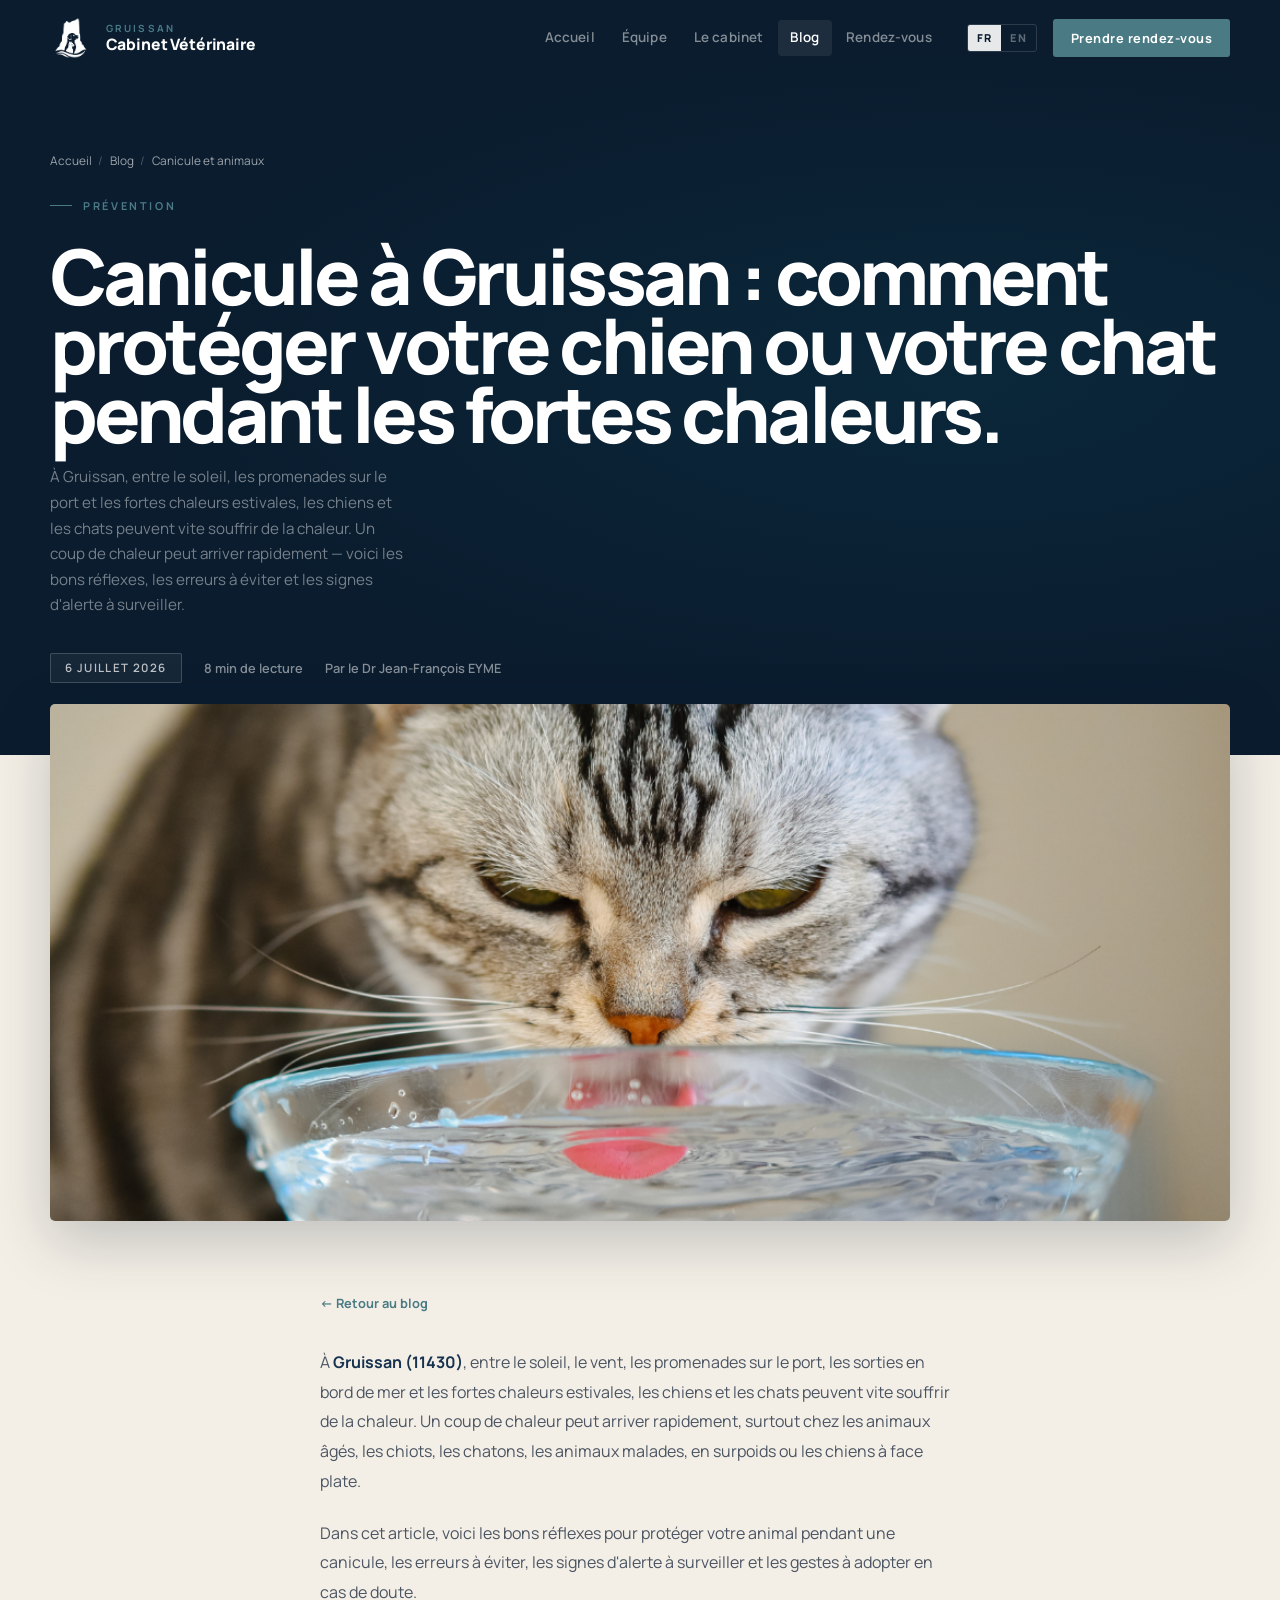
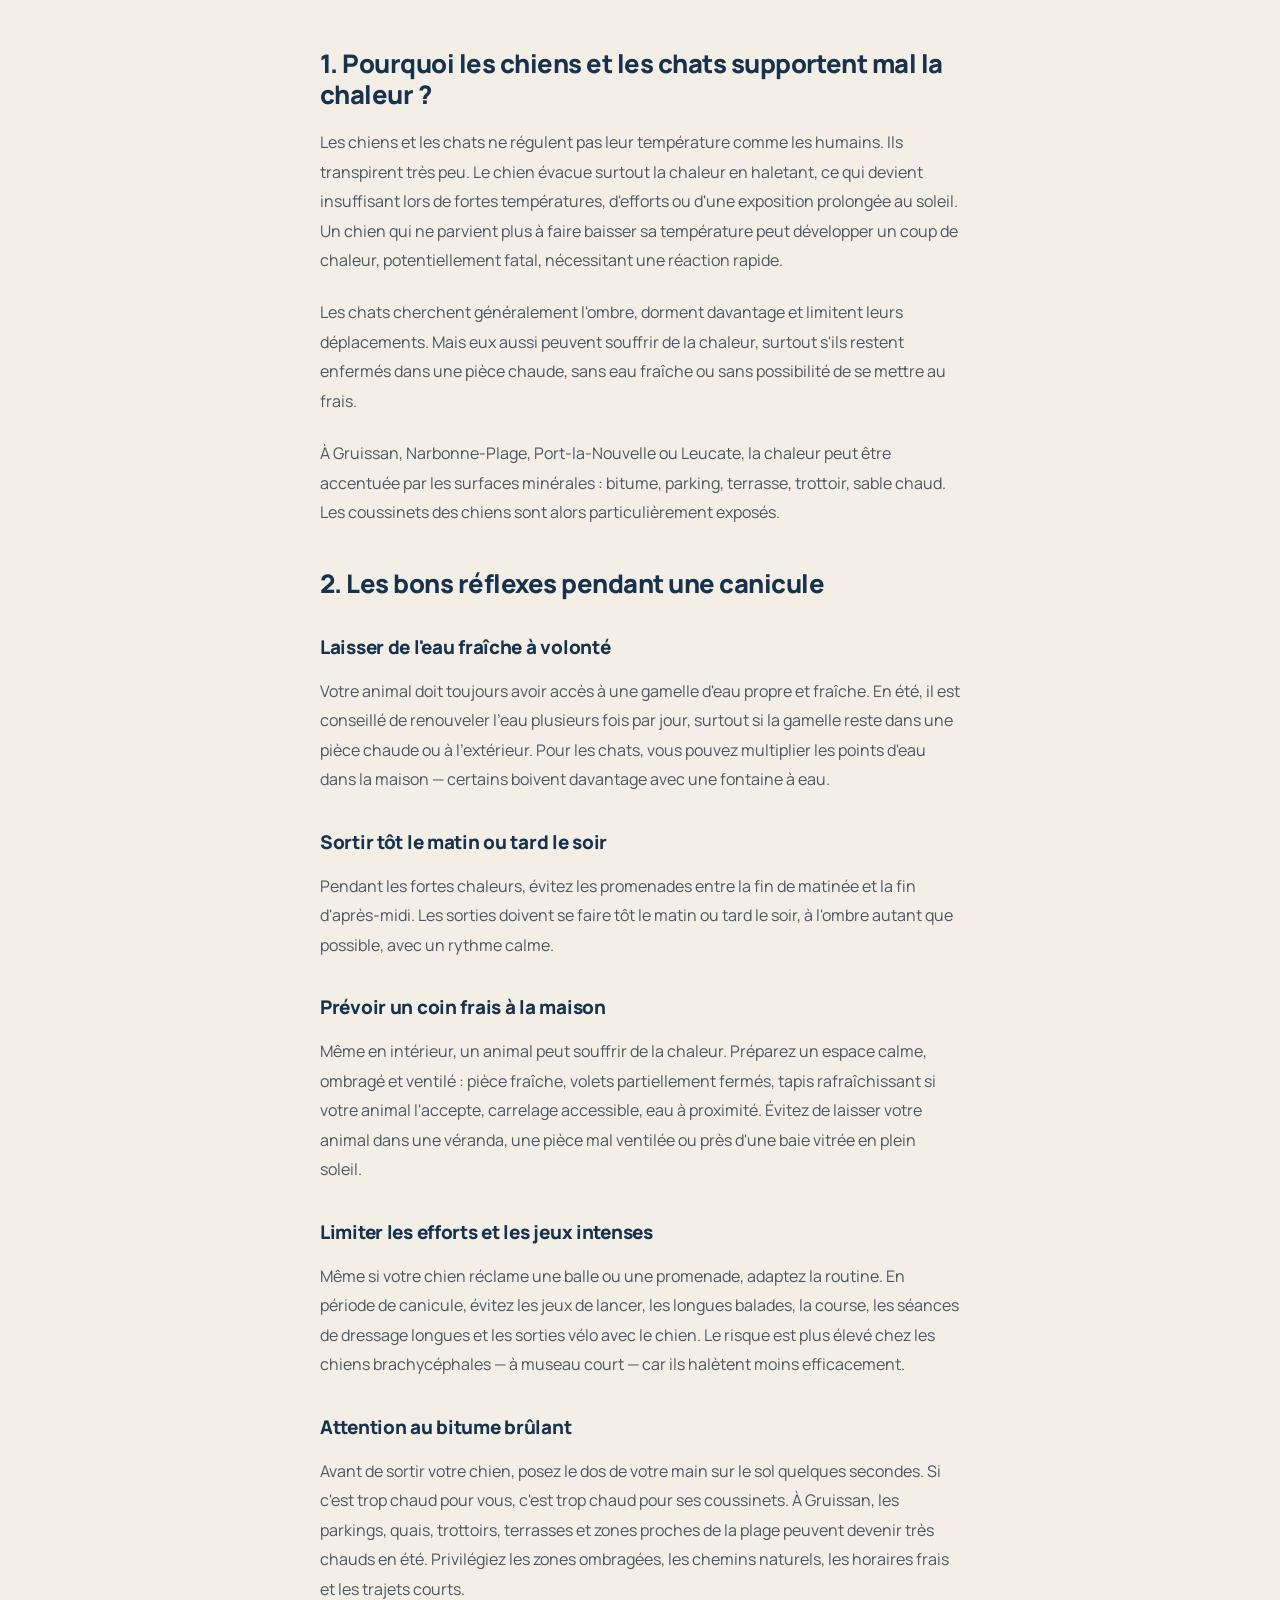
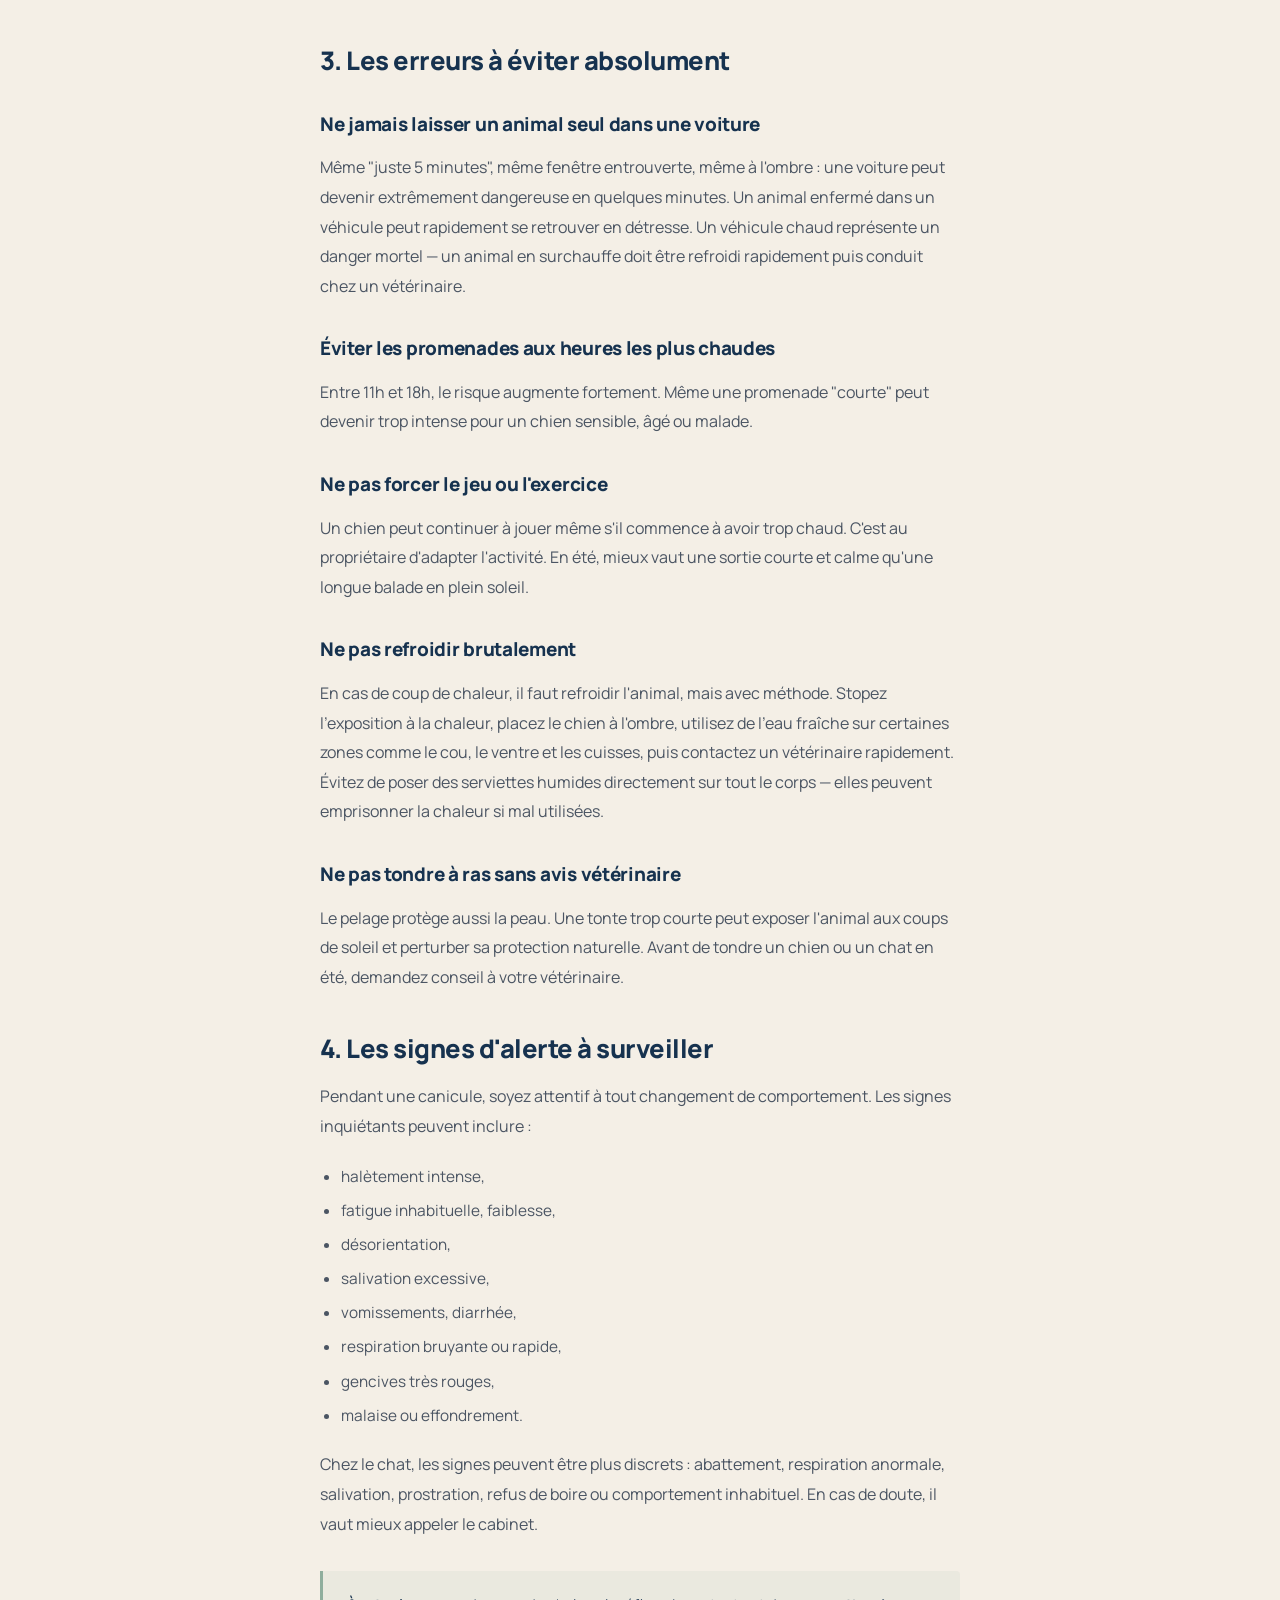
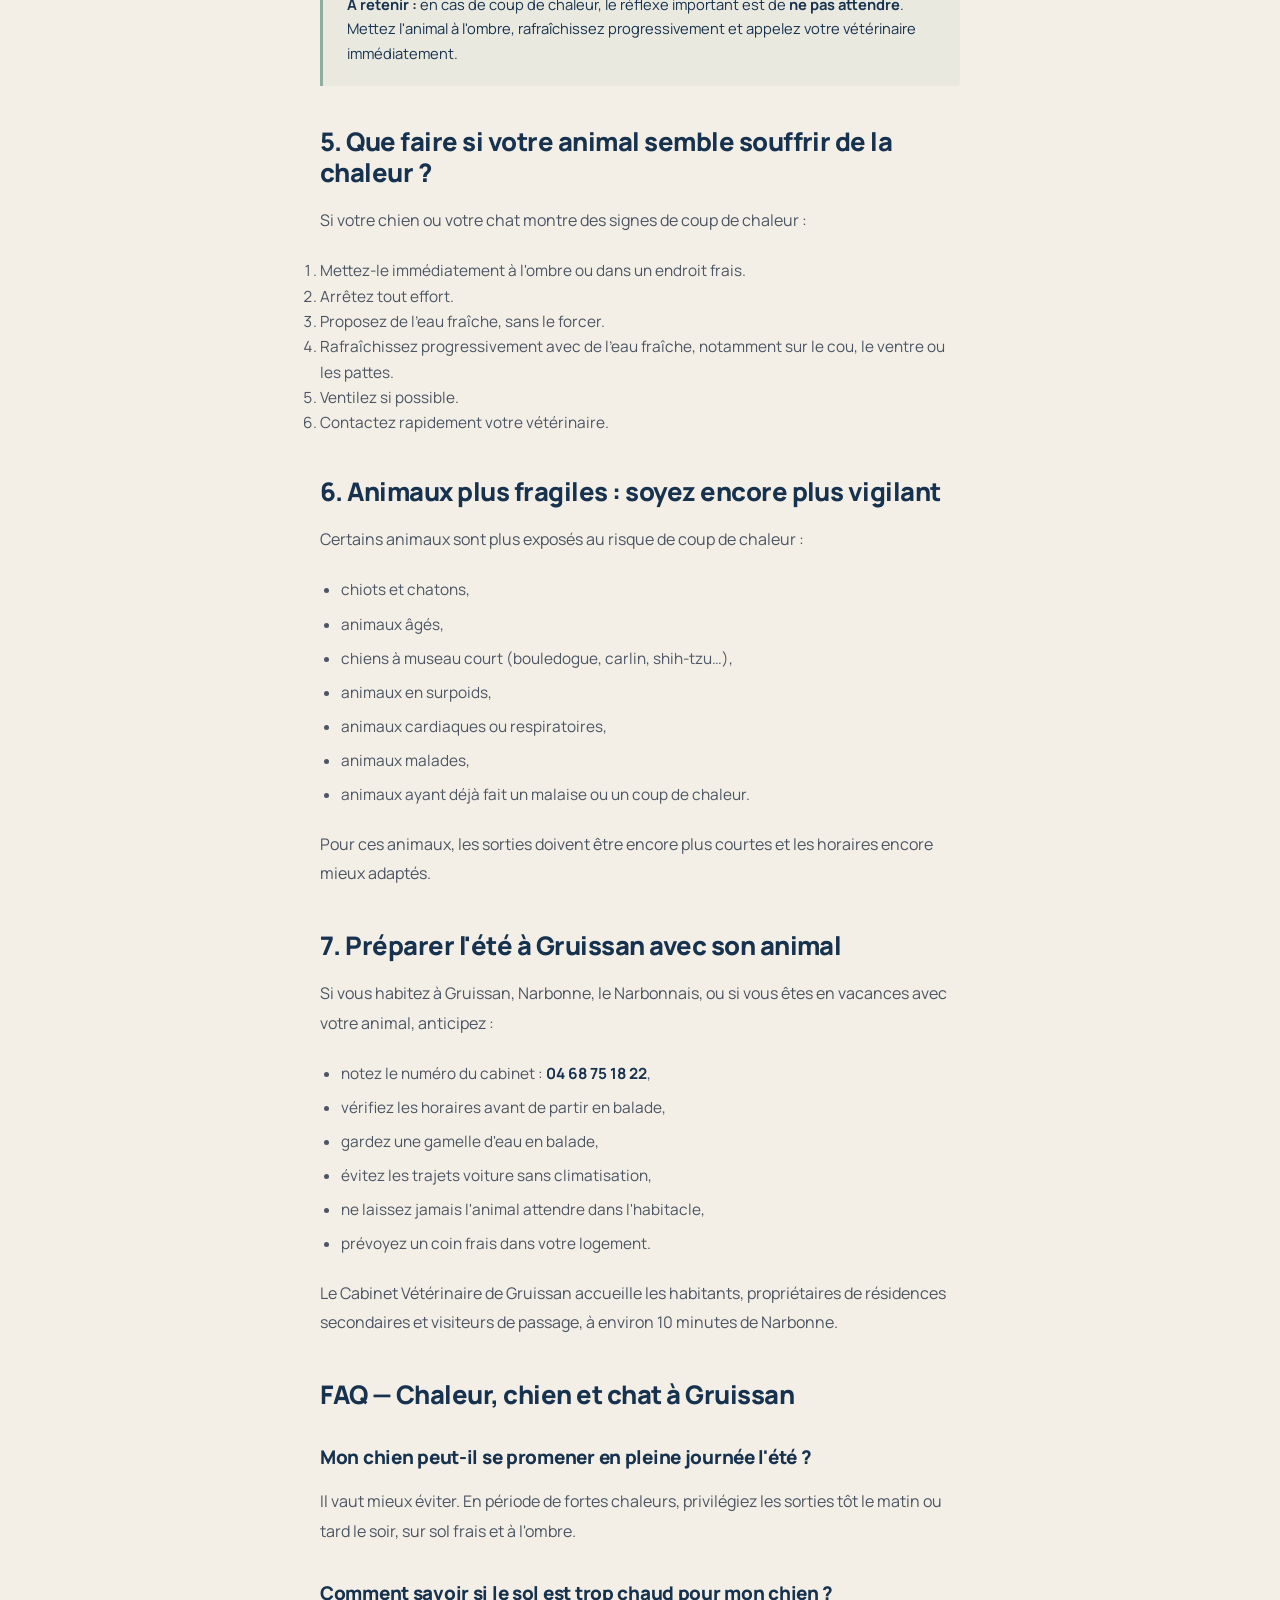
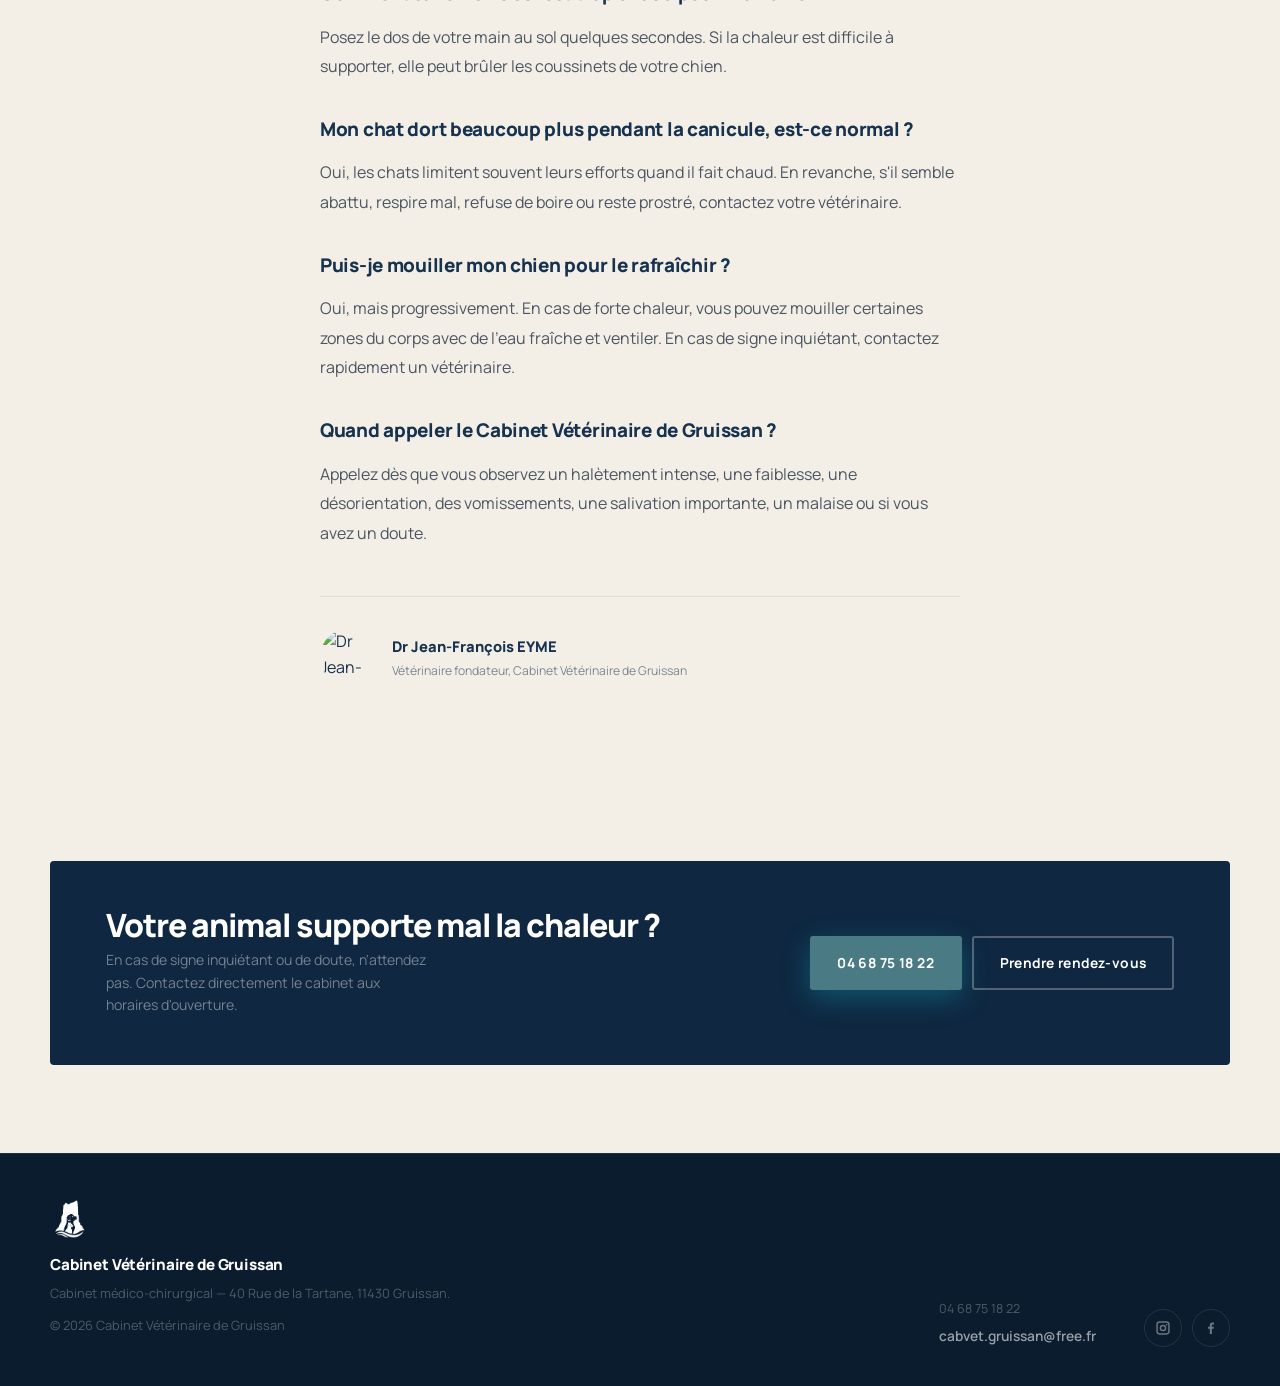
==== blog-canicule-chien-chat-gruissan.html @ bf1c3783 "NV4" ====
<!DOCTYPE html>
<html lang="fr">
<head>
  <meta charset="UTF-8">
  <meta name="viewport" content="width=device-width, initial-scale=1.0">
  <title>Canicule chien chat à Gruissan : protéger son animal de la chaleur</title>
  <meta id="metaDescription" name="description" content="Chien ou chat pendant la canicule à Gruissan : bons réflexes, erreurs à éviter, signes d'alerte et conseils du Cabinet Vétérinaire de Gruissan proche Narbonne.">
  <link rel="canonical" href="https://www.cabinet-veterinaire-gruissan.fr/blog-canicule-chien-chat-gruissan.html">
  <meta property="og:type" content="article">
  <meta property="og:title" content="Canicule chien chat à Gruissan : protéger son animal de la chaleur">
  <meta property="og:description" content="Chien ou chat pendant la canicule à Gruissan : bons réflexes, erreurs à éviter, signes d'alerte et conseils du Cabinet Vétérinaire de Gruissan.">
  <meta property="og:image" content="Articles/Chaleur/chaleur-article-veterinaire-gruissan.png">
  <meta property="og:url" content="https://www.cabinet-veterinaire-gruissan.fr/blog-canicule-chien-chat-gruissan.html">
  <meta property="article:published_time" content="2026-07-06">
  <meta property="article:author" content="Dr Jean-François EYME">
  <meta name="twitter:card" content="summary_large_image">
  <link rel="icon" type="image/png" href="Logo/logo-cabinet-veterinaire-gruissan-vf-sans-fond.png">
  <link rel="preconnect" href="https://fonts.googleapis.com">
  <link rel="preconnect" href="https://fonts.gstatic.com" crossorigin>
  <link href="https://fonts.googleapis.com/css2?family=Manrope:wght@400;500;600;700;800&display=swap" rel="stylesheet">
  <link rel="stylesheet" href="styles.css">
  <script src="main.js" defer></script>
  <script type="application/ld+json">
  {
    "@context": "https://schema.org",
    "@type": "BlogPosting",
    "headline": "Canicule à Gruissan : comment protéger votre chien ou votre chat pendant les fortes chaleurs",
    "description": "Chien ou chat pendant la canicule à Gruissan : bons réflexes, erreurs à éviter, signes d'alerte et conseils du Cabinet Vétérinaire de Gruissan proche Narbonne.",
    "image": "https://www.cabinet-veterinaire-gruissan.fr/Articles/Chaleur/chaleur-article-veterinaire-gruissan.png",
    "datePublished": "2026-07-06",
    "dateModified": "2026-07-06",
    "author": {
      "@type": "Person",
      "name": "Dr Jean-François EYME",
      "jobTitle": "Vétérinaire fondateur"
    },
    "publisher": {
      "@type": "VeterinaryCare",
      "name": "Cabinet Vétérinaire de Gruissan",
      "logo": {
        "@type": "ImageObject",
        "url": "https://www.cabinet-veterinaire-gruissan.fr/Logo/logo-cabinet-veterinaire-gruissan-vf-original.png"
      }
    },
    "mainEntityOfPage": "https://www.cabinet-veterinaire-gruissan.fr/blog-canicule-chien-chat-gruissan.html",
    "keywords": ["coup de chaleur chien", "canicule animaux Gruissan", "protéger chien canicule", "vétérinaire Gruissan", "canicule chat Gruissan"]
  }
  </script>
  <script type="application/ld+json">
  {
    "@context": "https://schema.org",
    "@type": "BreadcrumbList",
    "itemListElement": [
      { "@type": "ListItem", "position": 1, "name": "Accueil", "item": "https://www.cabinet-veterinaire-gruissan.fr/index.html" },
      { "@type": "ListItem", "position": 2, "name": "Blog", "item": "https://www.cabinet-veterinaire-gruissan.fr/blog.html" },
      { "@type": "ListItem", "position": 3, "name": "Canicule : protéger son chien et son chat à Gruissan", "item": "https://www.cabinet-veterinaire-gruissan.fr/blog-canicule-chien-chat-gruissan.html" }
    ]
  }
  </script>
</head>
<body data-page="article3">

  <header class="site-header">
    <div class="header-inner">
      <a class="brand" href="index.html">
        <img class="brand-mark brand-mark-light" src="Logo/logo-cabinet-veterinaire-gruissan-vf-blanc.png" alt="Logo">
        <img class="brand-mark brand-mark-dark" src="Logo/logo-cabinet-veterinaire-gruissan-vf-sans-fond.png" alt="Logo">
        <div class="brand-copy">
          <small>Gruissan</small>
          <strong>Cabinet Vétérinaire</strong>
        </div>
      </a>
      <button class="nav-toggle" type="button" aria-expanded="false" aria-label="Menu">
        <span></span><span></span><span></span>
      </button>
      <nav class="site-nav">
        <div class="nav-links">
          <a href="index.html"        data-i18n="nav.home">Accueil</a>
          <a href="equipe.html"       data-i18n="nav.team">Équipe</a>
          <a href="cabinet.html"      data-i18n="nav.cabinet">Le cabinet</a>
          <a class="is-current" href="blog.html" data-i18n="nav.blog">Blog</a>
          <a href="rendez-vous.html"  data-i18n="nav.booking">Rendez-vous</a>
        </div>
        <div class="lang-switch">
          <button class="is-active" type="button" data-lang="fr">FR</button>
          <button type="button" data-lang="en">EN</button>
        </div>
        <a class="header-cta" href="rendez-vous.html" data-i18n="nav.cta">Prendre rendez-vous</a>
      </nav>
    </div>
  </header>

  <main>

    <section class="page-hero">
      <div class="container page-hero-inner">
        <nav class="breadcrumb" aria-label="Fil d'Ariane">
          <a href="index.html">Accueil</a><span>/</span>
          <a href="blog.html">Blog</a><span>/</span>
          <a aria-current="page">Canicule et animaux</a>
        </nav>
        <div class="section-label">Prévention</div>
        <h1>Canicule à Gruissan : comment protéger votre chien ou votre chat pendant les fortes chaleurs.</h1>
        <p>À Gruissan, entre le soleil, les promenades sur le port et les fortes chaleurs estivales, les chiens et les chats peuvent vite souffrir de la chaleur. Un coup de chaleur peut arriver rapidement — voici les bons réflexes, les erreurs à éviter et les signes d'alerte à surveiller.</p>
        <div class="article-meta-row">
          <span class="tag">6 juillet 2026</span>
          <span class="article-meta-item">8 min de lecture</span>
          <span class="article-meta-item">Par le Dr Jean-François EYME</span>
        </div>
      </div>
    </section>

    <div class="article-cover">
      <div class="container">
        <img src="Articles/Chaleur/chaleur-article-veterinaire-gruissan.png" alt="Canicule à Gruissan : protéger son chien et son chat pendant les fortes chaleurs.">
      </div>
    </div>

    <section class="article-body-section">
      <div class="container article-layout">

        <a class="article-back" href="blog.html">&larr; Retour au blog</a>

        <article class="article-content">

          <p>À <strong>Gruissan (11430)</strong>, entre le soleil, le vent, les promenades sur le port, les sorties en bord de mer et les fortes chaleurs estivales, les chiens et les chats peuvent vite souffrir de la chaleur. Un coup de chaleur peut arriver rapidement, surtout chez les animaux âgés, les chiots, les chatons, les animaux malades, en surpoids ou les chiens à face plate.</p>

          <p>Dans cet article, voici les bons réflexes pour protéger votre animal pendant une canicule, les erreurs à éviter, les signes d'alerte à surveiller et les gestes à adopter en cas de doute.</p>

          <h2>1. Pourquoi les chiens et les chats supportent mal la chaleur ?</h2>

          <p>Les chiens et les chats ne régulent pas leur température comme les humains. Ils transpirent très peu. Le chien évacue surtout la chaleur en haletant, ce qui devient insuffisant lors de fortes températures, d'efforts ou d'une exposition prolongée au soleil. Un chien qui ne parvient plus à faire baisser sa température peut développer un coup de chaleur, potentiellement fatal, nécessitant une réaction rapide.</p>

          <p>Les chats cherchent généralement l'ombre, dorment davantage et limitent leurs déplacements. Mais eux aussi peuvent souffrir de la chaleur, surtout s'ils restent enfermés dans une pièce chaude, sans eau fraîche ou sans possibilité de se mettre au frais.</p>

          <p>À Gruissan, Narbonne-Plage, Port-la-Nouvelle ou Leucate, la chaleur peut être accentuée par les surfaces minérales : bitume, parking, terrasse, trottoir, sable chaud. Les coussinets des chiens sont alors particulièrement exposés.</p>

          <h2>2. Les bons réflexes pendant une canicule</h2>

          <h3>Laisser de l'eau fraîche à volonté</h3>
          <p>Votre animal doit toujours avoir accès à une gamelle d'eau propre et fraîche. En été, il est conseillé de renouveler l'eau plusieurs fois par jour, surtout si la gamelle reste dans une pièce chaude ou à l'extérieur. Pour les chats, vous pouvez multiplier les points d'eau dans la maison — certains boivent davantage avec une fontaine à eau.</p>

          <h3>Sortir tôt le matin ou tard le soir</h3>
          <p>Pendant les fortes chaleurs, évitez les promenades entre la fin de matinée et la fin d'après-midi. Les sorties doivent se faire tôt le matin ou tard le soir, à l'ombre autant que possible, avec un rythme calme.</p>

          <h3>Prévoir un coin frais à la maison</h3>
          <p>Même en intérieur, un animal peut souffrir de la chaleur. Préparez un espace calme, ombragé et ventilé : pièce fraîche, volets partiellement fermés, tapis rafraîchissant si votre animal l'accepte, carrelage accessible, eau à proximité. Évitez de laisser votre animal dans une véranda, une pièce mal ventilée ou près d'une baie vitrée en plein soleil.</p>

          <h3>Limiter les efforts et les jeux intenses</h3>
          <p>Même si votre chien réclame une balle ou une promenade, adaptez la routine. En période de canicule, évitez les jeux de lancer, les longues balades, la course, les séances de dressage longues et les sorties vélo avec le chien. Le risque est plus élevé chez les chiens brachycéphales — à museau court — car ils halètent moins efficacement.</p>

          <h3>Attention au bitume brûlant</h3>
          <p>Avant de sortir votre chien, posez le dos de votre main sur le sol quelques secondes. Si c'est trop chaud pour vous, c'est trop chaud pour ses coussinets. À Gruissan, les parkings, quais, trottoirs, terrasses et zones proches de la plage peuvent devenir très chauds en été. Privilégiez les zones ombragées, les chemins naturels, les horaires frais et les trajets courts.</p>

          <h2>3. Les erreurs à éviter absolument</h2>

          <h3>Ne jamais laisser un animal seul dans une voiture</h3>
          <p>Même "juste 5 minutes", même fenêtre entrouverte, même à l'ombre : une voiture peut devenir extrêmement dangereuse en quelques minutes. Un animal enfermé dans un véhicule peut rapidement se retrouver en détresse. Un véhicule chaud représente un danger mortel — un animal en surchauffe doit être refroidi rapidement puis conduit chez un vétérinaire.</p>

          <h3>Éviter les promenades aux heures les plus chaudes</h3>
          <p>Entre 11h et 18h, le risque augmente fortement. Même une promenade "courte" peut devenir trop intense pour un chien sensible, âgé ou malade.</p>

          <h3>Ne pas forcer le jeu ou l'exercice</h3>
          <p>Un chien peut continuer à jouer même s'il commence à avoir trop chaud. C'est au propriétaire d'adapter l'activité. En été, mieux vaut une sortie courte et calme qu'une longue balade en plein soleil.</p>

          <h3>Ne pas refroidir brutalement</h3>
          <p>En cas de coup de chaleur, il faut refroidir l'animal, mais avec méthode. Stopez l'exposition à la chaleur, placez le chien à l'ombre, utilisez de l'eau fraîche sur certaines zones comme le cou, le ventre et les cuisses, puis contactez un vétérinaire rapidement. Évitez de poser des serviettes humides directement sur tout le corps — elles peuvent emprisonner la chaleur si mal utilisées.</p>

          <h3>Ne pas tondre à ras sans avis vétérinaire</h3>
          <p>Le pelage protège aussi la peau. Une tonte trop courte peut exposer l'animal aux coups de soleil et perturber sa protection naturelle. Avant de tondre un chien ou un chat en été, demandez conseil à votre vétérinaire.</p>

          <h2>4. Les signes d'alerte à surveiller</h2>

          <p>Pendant une canicule, soyez attentif à tout changement de comportement. Les signes inquiétants peuvent inclure :</p>
          <ul>
            <li>halètement intense,</li>
            <li>fatigue inhabituelle, faiblesse,</li>
            <li>désorientation,</li>
            <li>salivation excessive,</li>
            <li>vomissements, diarrhée,</li>
            <li>respiration bruyante ou rapide,</li>
            <li>gencives très rouges,</li>
            <li>malaise ou effondrement.</li>
          </ul>

          <p>Chez le chat, les signes peuvent être plus discrets : abattement, respiration anormale, salivation, prostration, refus de boire ou comportement inhabituel. En cas de doute, il vaut mieux appeler le cabinet.</p>

          <div class="article-callout">
            <p><strong>À retenir :</strong> en cas de coup de chaleur, le réflexe important est de <strong>ne pas attendre</strong>. Mettez l'animal à l'ombre, rafraîchissez progressivement et appelez votre vétérinaire immédiatement.</p>
          </div>

          <h2>5. Que faire si votre animal semble souffrir de la chaleur ?</h2>

          <p>Si votre chien ou votre chat montre des signes de coup de chaleur :</p>
          <ol>
            <li>Mettez-le immédiatement à l'ombre ou dans un endroit frais.</li>
            <li>Arrêtez tout effort.</li>
            <li>Proposez de l'eau fraîche, sans le forcer.</li>
            <li>Rafraîchissez progressivement avec de l'eau fraîche, notamment sur le cou, le ventre ou les pattes.</li>
            <li>Ventilez si possible.</li>
            <li>Contactez rapidement votre vétérinaire.</li>
          </ol>

          <h2>6. Animaux plus fragiles : soyez encore plus vigilant</h2>

          <p>Certains animaux sont plus exposés au risque de coup de chaleur :</p>
          <ul>
            <li>chiots et chatons,</li>
            <li>animaux âgés,</li>
            <li>chiens à museau court (bouledogue, carlin, shih-tzu…),</li>
            <li>animaux en surpoids,</li>
            <li>animaux cardiaques ou respiratoires,</li>
            <li>animaux malades,</li>
            <li>animaux ayant déjà fait un malaise ou un coup de chaleur.</li>
          </ul>

          <p>Pour ces animaux, les sorties doivent être encore plus courtes et les horaires encore mieux adaptés.</p>

          <h2>7. Préparer l'été à Gruissan avec son animal</h2>

          <p>Si vous habitez à Gruissan, Narbonne, le Narbonnais, ou si vous êtes en vacances avec votre animal, anticipez :</p>
          <ul>
            <li>notez le numéro du cabinet : <strong>04 68 75 18 22</strong>,</li>
            <li>vérifiez les horaires avant de partir en balade,</li>
            <li>gardez une gamelle d'eau en balade,</li>
            <li>évitez les trajets voiture sans climatisation,</li>
            <li>ne laissez jamais l'animal attendre dans l'habitacle,</li>
            <li>prévoyez un coin frais dans votre logement.</li>
          </ul>

          <p>Le Cabinet Vétérinaire de Gruissan accueille les habitants, propriétaires de résidences secondaires et visiteurs de passage, à environ 10 minutes de Narbonne.</p>

          <h2>FAQ — Chaleur, chien et chat à Gruissan</h2>

          <h3>Mon chien peut-il se promener en pleine journée l'été ?</h3>
          <p>Il vaut mieux éviter. En période de fortes chaleurs, privilégiez les sorties tôt le matin ou tard le soir, sur sol frais et à l'ombre.</p>

          <h3>Comment savoir si le sol est trop chaud pour mon chien ?</h3>
          <p>Posez le dos de votre main au sol quelques secondes. Si la chaleur est difficile à supporter, elle peut brûler les coussinets de votre chien.</p>

          <h3>Mon chat dort beaucoup plus pendant la canicule, est-ce normal ?</h3>
          <p>Oui, les chats limitent souvent leurs efforts quand il fait chaud. En revanche, s'il semble abattu, respire mal, refuse de boire ou reste prostré, contactez votre vétérinaire.</p>

          <h3>Puis-je mouiller mon chien pour le rafraîchir ?</h3>
          <p>Oui, mais progressivement. En cas de forte chaleur, vous pouvez mouiller certaines zones du corps avec de l'eau fraîche et ventiler. En cas de signe inquiétant, contactez rapidement un vétérinaire.</p>

          <h3>Quand appeler le Cabinet Vétérinaire de Gruissan ?</h3>
          <p>Appelez dès que vous observez un halètement intense, une faiblesse, une désorientation, des vomissements, une salivation importante, un malaise ou si vous avez un doute.</p>

          <div class="article-author">
            <img src="Photos/Shooting Juin 2026/cabinet-veterinaire-gruissan-jf4.JPG" alt="Dr Jean-François EYME">
            <div>
              <div class="article-author-name">Dr Jean-François EYME</div>
              <div class="article-author-role">Vétérinaire fondateur, Cabinet Vétérinaire de Gruissan</div>
            </div>
          </div>

        </article>

      </div>
    </section>

    <section class="info-section" style="padding:0 0 5.5rem">
      <div class="container">
        <div class="contact-banner" data-reveal>
          <div>
            <h2>Votre animal supporte mal la chaleur ?</h2>
            <p>En cas de signe inquiétant ou de doute, n'attendez pas. Contactez directement le cabinet aux horaires d'ouverture.</p>
          </div>
          <div class="contact-banner-actions">
            <a class="btn btn-primary" href="tel:+33468751822">04 68 75 18 22</a>
            <a class="btn btn-ghost" href="rendez-vous.html">Prendre rendez-vous</a>
          </div>
        </div>
      </div>
    </section>

  </main>

  <footer class="site-footer">
    <div class="container footer-inner">
      <div class="footer-brand">
        <img class="footer-brand-mark" src="Logo/logo-cabinet-veterinaire-gruissan-vf-blanc.png" alt="Cabinet Vétérinaire de Gruissan">
        <strong data-i18n="footer.brand">Cabinet Vétérinaire de Gruissan</strong>
        <span data-i18n="footer.text">Cabinet médico-chirurgical — 40 Rue de la Tartane, 11430 Gruissan.</span>
        <span class="footer-copy">© 2026 Cabinet Vétérinaire de Gruissan</span>
      </div>
      <div class="footer-meta">
        <span>04 68 75 18 22</span>
        <a href="mailto:cabvet.gruissan@free.fr">cabvet.gruissan@free.fr</a>
      </div>
      <div class="footer-socials">
        <a class="social-link" href="https://www.instagram.com/cab.veterinairegruissan" target="_blank" rel="noreferrer" aria-label="Instagram">
          <svg viewBox="0 0 24 24"><path d="M7 2h10a5 5 0 0 1 5 5v10a5 5 0 0 1-5 5H7a5 5 0 0 1-5-5V7a5 5 0 0 1 5-5Zm0 2.2A2.8 2.8 0 0 0 4.2 7v10A2.8 2.8 0 0 0 7 19.8h10a2.8 2.8 0 0 0 2.8-2.8V7A2.8 2.8 0 0 0 17 4.2H7Zm10.55 1.65a1.2 1.2 0 1 1 0 2.4 1.2 1.2 0 0 1 0-2.4ZM12 7a5 5 0 1 1 0 10A5 5 0 0 1 12 7Zm0 2.2A2.8 2.8 0 1 0 12 14.8 2.8 2.8 0 0 0 12 9.2Z"/></svg>
        </a>
        <a class="social-link" href="https://www.facebook.com/cliniquedudreyme?mibextid=wwXIfr&rdid=RJFZFhH7a80JDXNF&share_url=https%3A%2F%2Fwww.facebook.com%2Fshare%2F1GU4uRXrWT%2F%3Fmibextid%3DwwXIfr#" target="_blank" rel="noreferrer" aria-label="Facebook">
          <svg viewBox="0 0 24 24"><path d="M13.35 21v-7.8h2.62l.4-3.04h-3.02V8.22c0-.88.25-1.47 1.5-1.47h1.6V4.03c-.28-.04-1.24-.12-2.35-.12-2.33 0-3.92 1.42-3.92 4.03v2.22H7.55v3.04h2.63V21h3.17Z"/></svg>
        </a>
      </div>
    </div>
  </footer>

  <div class="toast" id="toast" role="status" aria-live="polite"></div>
</body>
</html>
---- styles.css ----
/* ============================================================
   TOKENS
   ============================================================ */
:root {
  --void:    #0A1C2E;
  --deep:    #0F2740;
  --navy:    #16324F;
  --steel:   #1E3E5C;
  --teal:    #4A7B85;
  --bright:  #5F8F99;
  --sand:    #8FAE9D;
  --cream:   #F4EFE6;
  --smoke:   #EEF1EE;
  --white:   #FFFFFF;
  --ink:     #16324F;
  --body:    #4B5563;
  --muted:   #7C8794;
  --line-l:  rgba(22,50,79,0.1);
  --line-d:  rgba(255,255,255,0.08);
  --shadow:  0 20px 60px rgba(10,28,46,0.22);
  --shadow-s:0 6px 20px rgba(10,28,46,0.14);
  --c: min(1180px, calc(100vw - 3rem));
}

/* ============================================================
   RESET
   ============================================================ */
*, *::before, *::after { box-sizing: border-box; margin: 0; padding: 0; }
html { scroll-behavior: smooth; -webkit-font-smoothing: antialiased; }
body { font-family: "Manrope", system-ui, sans-serif; color: var(--ink); background: var(--cream); line-height: 1.6; }
img { display: block; max-width: 100%; }
a { color: inherit; text-decoration: none; }
button, input, select, textarea { font: inherit; }
button { border: 0; background: none; cursor: pointer; color: inherit; }
.container { width: var(--c); margin: 0 auto; }

/* ============================================================
   HEADER
   ============================================================ */
.site-header {
  position: fixed;
  inset: 0 0 auto 0;
  z-index: 100;
  transition: background .3s, backdrop-filter .3s, box-shadow .3s;
}

.site-header.is-scrolled {
  background: rgba(255,255,255,.96);
  backdrop-filter: blur(18px);
  box-shadow: 0 1px 0 var(--line-l), 0 4px 20px rgba(14,27,42,.06);
}

.site-header.is-scrolled .brand-copy strong { color: var(--ink); }
.site-header.is-scrolled .brand-copy small  { color: var(--teal); }

.site-header.is-scrolled .nav-links a {
  color: rgba(14,27,42,.5);
}

.site-header.is-scrolled .nav-links a:hover,
.site-header.is-scrolled .nav-links a.is-current {
  color: var(--ink);
  background: rgba(14,27,42,.05);
}

.site-header.is-scrolled .lang-switch {
  border-color: rgba(14,27,42,.14);
}

.site-header.is-scrolled .lang-switch button {
  color: rgba(14,27,42,.35);
}

.site-header.is-scrolled .lang-switch button.is-active {
  background: var(--ink);
  color: white;
}

.site-header.is-scrolled .nav-toggle span { background: var(--ink); }

.header-inner {
  display: flex;
  align-items: center;
  justify-content: space-between;
  gap: 1.5rem;
  height: 76px;
  width: var(--c);
  margin: 0 auto;
}

.brand {
  display: flex;
  align-items: center;
  gap: .85rem;
  flex-shrink: 0;
}

.brand-mark {
  width: 42px; height: 42px;
  object-fit: contain;
}

.brand-mark-dark { display: none; }

.site-header.is-scrolled .brand-mark-light { display: none; }
.site-header.is-scrolled .brand-mark-dark  { display: block; }

.brand-copy { line-height: 1.15; }

.brand-copy small {
  display: block;
  font-size: .62rem;
  letter-spacing: .22em;
  text-transform: uppercase;
  color: var(--teal);
  font-weight: 700;
}

.brand-copy strong {
  display: block;
  font-size: .98rem;
  font-weight: 800;
  color: white;
  letter-spacing: -.01em;
}

.nav-toggle {
  display: none;
  width: 40px; height: 40px;
  flex-direction: column;
  align-items: center;
  justify-content: center;
  gap: 5px;
}

.nav-toggle span {
  display: block;
  width: 22px; height: 2px;
  background: white;
  border-radius: 2px;
  transition: transform .2s, opacity .2s;
}

.nav-toggle[aria-expanded="true"] span:nth-child(1) { transform: translateY(7px) rotate(45deg); }
.nav-toggle[aria-expanded="true"] span:nth-child(2) { opacity: 0; }
.nav-toggle[aria-expanded="true"] span:nth-child(3) { transform: translateY(-7px) rotate(-45deg); }

.site-nav {
  display: flex;
  align-items: center;
  gap: .2rem;
}

.nav-links {
  display: flex;
  align-items: center;
  gap: .1rem;
}

.nav-links a {
  font-size: .84rem;
  font-weight: 600;
  color: rgba(255,255,255,.5);
  padding: .45rem .8rem;
  border-radius: 4px;
  transition: color .2s, background .2s;
  letter-spacing: .01em;
}

.nav-links a:hover,
.nav-links a.is-current {
  color: white;
  background: rgba(255,255,255,.08);
}

.lang-switch {
  display: flex;
  align-items: stretch;
  margin-left: 1.2rem;
  border: 1px solid rgba(255,255,255,.14);
  border-radius: 3px;
  overflow: hidden;
}

.lang-switch button {
  font-size: .68rem;
  font-weight: 800;
  letter-spacing: .14em;
  text-transform: uppercase;
  color: rgba(255,255,255,.35);
  padding: .3rem .55rem;
  transition: color .2s, background .2s;
}

.lang-switch button.is-active {
  background: rgba(255,255,255,.9);
  color: var(--void);
}

.lang-switch button:hover:not(.is-active) { color: rgba(255,255,255,.7); }

.header-cta {
  display: inline-flex;
  align-items: center;
  padding: .55rem 1.1rem;
  background: var(--teal);
  color: white;
  font-size: .8rem;
  font-weight: 700;
  letter-spacing: .04em;
  border-radius: 3px;
  margin-left: .8rem;
  white-space: nowrap;
  transition: background .2s, transform .2s;
}

.header-cta:hover { background: var(--bright); transform: translateY(-1px); }

/* ============================================================
   HERO
   ============================================================ */
.hero {
  position: relative;
  min-height: 100svh;
  display: flex;
  flex-direction: column;
  justify-content: flex-end;
  overflow: hidden;
  background: var(--void);
}

.hero-media {
  position: absolute;
  inset: 0;
  z-index: 0;
}

.hero-media img {
  width: 100%; height: 100%;
  object-fit: cover;
  object-position: center 55%;
}

.hero-media::after {
  content: "";
  position: absolute;
  inset: 0;
  background:
    linear-gradient(to right, rgba(7,13,26,.78) 0%, rgba(7,13,26,.48) 52%, rgba(7,13,26,.18) 100%),
    linear-gradient(to top,   rgba(7,13,26,.72) 0%, transparent 52%);
}

.hero-body {
  position: relative;
  z-index: 1;
  width: var(--c);
  margin: 0 auto;
  padding: 9rem 0 5.5rem;
  display: grid;
  gap: 1.8rem;
}

.hero-label {
  display: inline-flex;
  align-items: center;
  gap: .75rem;
  font-size: .7rem;
  font-weight: 700;
  letter-spacing: .24em;
  text-transform: uppercase;
  color: var(--teal);
}

.hero-label::before {
  content: "";
  width: 28px; height: 1px;
  background: var(--teal);
  flex-shrink: 0;
}

.hero-title {
  font-size: clamp(3.2rem, 8vw, 7.8rem);
  font-weight: 800;
  line-height: .88;
  letter-spacing: -.05em;
  color: white;
  max-width: 14ch;
}

.hero-title em {
  font-style: normal;
  color: var(--teal);
}

.hero-sub {
  font-size: clamp(.95rem, 1.5vw, 1.1rem);
  color: rgba(255,255,255,.55);
  max-width: 38ch;
  line-height: 1.7;
}

.hero-actions {
  display: flex;
  flex-wrap: wrap;
  gap: .7rem;
}

.hero-figures {
  display: flex;
  flex-wrap: wrap;
  gap: 2rem;
  padding-top: 1.6rem;
  border-top: 1px solid rgba(255,255,255,.09);
}

.hero-fig { display: grid; gap: .1rem; }

.hero-fig strong {
  font-size: 1.5rem;
  font-weight: 800;
  color: white;
  letter-spacing: -.03em;
  line-height: 1;
}

.hero-fig span {
  font-size: .68rem;
  font-weight: 600;
  letter-spacing: .14em;
  text-transform: uppercase;
  color: rgba(255,255,255,.36);
}

/* ============================================================
   BUTTONS
   ============================================================ */
.btn {
  display: inline-flex;
  align-items: center;
  gap: .5rem;
  padding: .88rem 1.6rem;
  font-size: .86rem;
  font-weight: 700;
  letter-spacing: .03em;
  border-radius: 3px;
  border: 2px solid transparent;
  cursor: pointer;
  transition: background .2s, color .2s, border-color .2s, transform .2s, box-shadow .2s;
}

.btn:hover { transform: translateY(-2px); }

.btn-primary {
  background: var(--teal);
  color: white;
  box-shadow: 0 8px 28px rgba(15,184,214,.32);
}

.btn-primary:hover { background: var(--bright); box-shadow: 0 12px 36px rgba(15,184,214,.42); }

.btn-ghost {
  border-color: rgba(255,255,255,.28);
  color: white;
}

.btn-ghost:hover { border-color: rgba(255,255,255,.55); background: rgba(255,255,255,.06); }

.btn-dark {
  background: var(--void);
  color: white;
  box-shadow: var(--shadow-s);
}

.btn-dark:hover { background: var(--deep); }

.btn-outline-dark {
  border-color: var(--line-l);
  color: var(--ink);
}

.btn-outline-dark:hover { border-color: var(--teal); color: var(--teal); }

/* ============================================================
   SERVICES STRIP
   ============================================================ */
.services-strip {
  background: var(--smoke);
  padding: 6rem 0;
}

.strip-header {
  display: flex;
  align-items: flex-end;
  justify-content: space-between;
  gap: 2rem;
  margin-bottom: 3.5rem;
}

.section-label {
  display: inline-flex;
  align-items: center;
  gap: .7rem;
  font-size: .68rem;
  font-weight: 700;
  letter-spacing: .24em;
  text-transform: uppercase;
  color: var(--teal);
  margin-bottom: .7rem;
}

.section-label::before {
  content: "";
  width: 22px; height: 1px;
  background: var(--teal);
}

.strip-header h2 {
  font-size: clamp(2rem, 4vw, 3.4rem);
  font-weight: 800;
  letter-spacing: -.04em;
  color: var(--ink);
  line-height: .92;
  max-width: 12ch;
}

.strip-header-note {
  color: var(--body);
  font-size: .88rem;
  max-width: 22ch;
  line-height: 1.65;
  text-align: right;
  flex-shrink: 0;
  padding-bottom: .4rem;
}

.service-grid {
  display: grid;
  grid-template-columns: repeat(2, 1fr);
  border-top: 1px solid var(--line-l);
}

.service-card {
  padding: 2rem 2rem;
  border-bottom: 1px solid var(--line-l);
  border-right: 1px solid var(--line-l);
  display: grid;
  gap: .9rem;
  transition: background .25s;
}

.service-card:nth-child(even)   { border-right: 0; }
.service-card:nth-child(3),
.service-card:nth-child(4)      { border-bottom: 0; }
.service-card:hover              { background: rgba(14,27,42,.025); }

.service-num {
  font-size: .65rem;
  font-weight: 800;
  letter-spacing: .2em;
  color: var(--teal);
  text-transform: uppercase;
}

.service-card h3 {
  font-size: 1.3rem;
  font-weight: 800;
  color: var(--ink);
  letter-spacing: -.025em;
  line-height: 1.1;
}

.service-card p {
  font-size: .86rem;
  color: var(--body);
  line-height: 1.65;
}

/* ============================================================
   GALLERY RIBBON
   ============================================================ */
.gallery-ribbon {
  overflow: hidden;
  padding: 4rem 0;
  background: var(--smoke);
  position: relative;
}

.gallery-ribbon::before,
.gallery-ribbon::after {
  content: "";
  position: absolute;
  top: 0; bottom: 0;
  width: 7rem;
  z-index: 2;
  pointer-events: none;
}

.gallery-ribbon::before { left:  0; background: linear-gradient(90deg,  #F2F5F8, transparent); }
.gallery-ribbon::after  { right: 0; background: linear-gradient(-90deg, #F2F5F8, transparent); }

.ribbon-track {
  display: flex;
  gap: .9rem;
  width: max-content;
  animation: ribbonScroll 32s linear infinite;
}

.ribbon-track:hover { animation-play-state: paused; }

.ribbon-photo {
  width: 22rem;
  height: 15rem;
  flex-shrink: 0;
  overflow: hidden;
  border-radius: 3px;
  box-shadow: var(--shadow-s);
}

.ribbon-photo:nth-child(even) { height: 14rem; margin-top: 1.2rem; }

.ribbon-photo img {
  width: 100%; height: 100%;
  object-fit: cover;
  transition: transform .5s;
}

.ribbon-photo:hover img { transform: scale(1.05); }

@keyframes ribbonScroll {
  0%   { transform: translateX(0); }
  100% { transform: translateX(-50%); }
}

/* ============================================================
   SPLIT SECTION (approach / Dr EYME)
   ============================================================ */
.split-section {
  display: grid;
  grid-template-columns: 1fr 1fr;
  min-height: 52rem;
}

.split-media {
  position: relative;
  overflow: hidden;
}

.split-media img {
  width: 100%; height: 100%;
  object-fit: cover;
  object-position: center top;
}

.split-body {
  display: flex;
  flex-direction: column;
  justify-content: center;
  gap: 1.4rem;
  padding: 5rem 4rem;
  background: var(--cream);
  color: var(--ink);
}

.split-body h2 {
  font-size: clamp(2rem, 3.2vw, 3rem);
  font-weight: 800;
  letter-spacing: -.04em;
  line-height: .94;
  color: var(--ink);
  max-width: 16ch;
}

.split-body p {
  font-size: .92rem;
  color: var(--body);
  line-height: 1.72;
  max-width: 36ch;
}

.split-note {
  padding: 1rem 0 1rem 1.1rem;
  border-left: 2px solid var(--teal);
  margin-top: .4rem;
}

.split-note p {
  font-size: .84rem;
  color: var(--muted);
  font-style: italic;
}

/* ============================================================
   INDEPENDENCE (cabinet indépendant)
   ============================================================ */
.independence-section {
  background: var(--navy);
  padding: 6.5rem 0;
  position: relative;
  overflow: hidden;
}

.independence-section::before {
  content: "";
  position: absolute;
  inset: 0;
  background: radial-gradient(ellipse at 12% 25%, rgba(143,174,157,.14), transparent 58%);
}

.independence-grid {
  position: relative;
  z-index: 1;
  display: grid;
  grid-template-columns: 1.3fr .9fr;
  gap: 4rem;
  align-items: start;
}

.independence-body h2 {
  font-size: clamp(2rem, 3.4vw, 3.1rem);
  font-weight: 800;
  letter-spacing: -.04em;
  line-height: 1.06;
  color: white;
  margin: .8rem 0 1.4rem;
  max-width: 19ch;
}

.independence-body h2 em { font-style: normal; color: var(--sand); }

.independence-body > p {
  font-size: .95rem;
  color: rgba(255,255,255,.55);
  max-width: 44ch;
  line-height: 1.78;
  margin-bottom: 1.7rem;
}

.independence-quote {
  border-left: 2px solid var(--sand);
  padding: .2rem 0 .2rem 1.2rem;
}

.independence-quote p {
  font-size: .94rem;
  color: rgba(255,255,255,.74);
  font-style: italic;
  line-height: 1.68;
  margin-bottom: .65rem;
}

.independence-quote cite {
  font-size: .68rem;
  font-weight: 700;
  letter-spacing: .14em;
  text-transform: uppercase;
  color: var(--sand);
}

.independence-points { display: grid; gap: 1.2rem; }

.ipoint {
  padding: 1.5rem 1.7rem;
  background: rgba(255,255,255,.045);
  border: 1px solid rgba(255,255,255,.09);
  border-radius: 4px;
  transition: border-color .25s, background .25s;
}

.ipoint:hover { border-color: rgba(143,174,157,.4); background: rgba(255,255,255,.07); }

.ipoint strong {
  display: block;
  font-size: 2.15rem;
  font-weight: 800;
  color: white;
  letter-spacing: -.03em;
  line-height: 1;
  margin-bottom: .5rem;
}

.ipoint span {
  font-size: .78rem;
  color: rgba(255,255,255,.46);
  letter-spacing: .01em;
  line-height: 1.45;
  display: block;
}

/* ============================================================
   LOCATION (Gruissan)
   ============================================================ */
.location-section {
  position: relative;
  min-height: 38rem;
  display: flex;
  align-items: center;
  overflow: hidden;
}

.location-bg {
  position: absolute;
  inset: 0;
  z-index: 0;
}

.location-bg img {
  width: 100%; height: 100%;
  object-fit: cover;
  object-position: center 62%;
}

.location-bg::after {
  content: "";
  position: absolute;
  inset: 0;
  background: linear-gradient(108deg,
    rgba(7,13,26,.95) 0%,
    rgba(7,13,26,.75) 42%,
    rgba(12,26,46,.55) 68%,
    rgba(15,184,214,.15) 100%
  );
}

.location-body {
  position: relative;
  z-index: 1;
  color: white;
  padding: 6rem 0;
  max-width: 46rem;
}

.location-body h2 {
  font-size: clamp(2.2rem, 5vw, 4.2rem);
  font-weight: 800;
  letter-spacing: -.05em;
  line-height: .9;
  color: white;
  margin: .8rem 0 1.2rem;
}

.location-body h2 em {
  font-style: normal;
  color: var(--teal);
}

.location-body p {
  font-size: .95rem;
  color: rgba(255,255,255,.58);
  max-width: 36ch;
  line-height: 1.7;
  margin-bottom: 1.8rem;
}

.tag-row { display: flex; flex-wrap: wrap; gap: .5rem; }

.tag {
  padding: .32rem .88rem;
  border: 1px solid rgba(255,255,255,.18);
  color: rgba(255,255,255,.72);
  font-size: .72rem;
  font-weight: 600;
  letter-spacing: .12em;
  text-transform: uppercase;
  border-radius: 2px;
  background: rgba(255,255,255,.05);
  transition: border-color .2s, background .2s, color .2s;
}

.tag:hover { border-color: var(--teal); background: rgba(15,184,214,.1); color: white; }

/* ============================================================
   PRACTICAL INFO + HOURS
   ============================================================ */
.info-section {
  padding: 6rem 0;
  background: var(--cream);
}

.info-grid {
  display: grid;
  grid-template-columns: 1.1fr .9fr;
  gap: 4rem;
  align-items: start;
}

.info-block { display: grid; gap: 0; }

.info-block h2 {
  font-size: clamp(1.8rem, 3vw, 2.6rem);
  font-weight: 800;
  letter-spacing: -.035em;
  line-height: .95;
  color: var(--ink);
  margin: .7rem 0 1.8rem;
}

.info-row {
  display: grid;
  grid-template-columns: 2.5rem 1fr;
  gap: 1rem;
  align-items: start;
  padding: 1rem 0;
  border-bottom: 1px solid var(--line-l);
}

.info-row:first-of-type { border-top: 1px solid var(--line-l); }

.info-icon {
  width: 2.2rem; height: 2.2rem;
  background: var(--smoke);
  border-radius: 50%;
  display: flex; align-items: center; justify-content: center;
  flex-shrink: 0;
  margin-top: .1rem;
}

.info-icon svg { width: .95rem; height: .95rem; fill: var(--teal); }

.info-row-body strong {
  display: block;
  font-size: .68rem;
  font-weight: 700;
  letter-spacing: .16em;
  text-transform: uppercase;
  color: var(--muted);
  margin-bottom: .28rem;
}

.info-row-body span,
.info-row-body a { font-size: .92rem; color: var(--ink); line-height: 1.55; }
.info-row-body a:hover { color: var(--teal); }

.inline-actions {
  display: flex;
  flex-wrap: wrap;
  gap: .65rem;
  margin-top: 1.6rem;
}

/* Hours panel */
.hours-panel {
  background: var(--deep);
  border-radius: 4px;
  padding: 2.2rem;
  position: sticky;
  top: 96px;
}

.hours-panel h3 {
  font-size: 1rem;
  font-weight: 800;
  color: white;
  margin-bottom: 1.4rem;
  letter-spacing: -.01em;
}

.hours-table {
  width: 100%;
  border-collapse: collapse;
}

.hours-table tr {
  border-bottom: 1px solid rgba(255,255,255,.055);
  transition: background .2s;
}

.hours-table tr:last-child { border-bottom: 0; }

.hours-table td {
  padding: .72rem 0;
  font-size: .86rem;
  vertical-align: middle;
}

.hours-table td:first-child {
  color: rgba(255,255,255,.45);
  font-weight: 600;
  width: 50%;
}

.hours-table td:last-child {
  color: white;
  font-weight: 700;
  text-align: right;
}

.hours-table tr.is-today td { color: var(--teal) !important; }
.hours-closed { color: rgba(255,255,255,.2) !important; font-style: italic; }

.urgency-note {
  margin-top: 1.4rem;
  padding: .95rem 1rem;
  background: rgba(15,184,214,.09);
  border-left: 2px solid var(--teal);
  border-radius: 0 3px 3px 0;
}

.urgency-note strong {
  display: block;
  font-size: .66rem;
  font-weight: 700;
  letter-spacing: .16em;
  text-transform: uppercase;
  color: var(--teal);
  margin-bottom: .3rem;
}

.urgency-note p {
  font-size: .82rem;
  color: rgba(255,255,255,.45);
  line-height: 1.55;
}

/* ============================================================
   TEAM PREVIEW
   ============================================================ */
.team-section {
  padding: 6rem 0;
  background: var(--white);
}

.team-section-head {
  display: grid;
  gap: .6rem;
  margin-bottom: 3rem;
}

.team-section-head h2 {
  font-size: clamp(2rem, 4vw, 3.4rem);
  font-weight: 800;
  letter-spacing: -.04em;
  line-height: .93;
  color: var(--ink);
  max-width: 18ch;
}

.team-section-head p {
  color: var(--body);
  font-size: .88rem;
  max-width: 40ch;
}

.team-grid {
  display: grid;
  grid-template-columns: repeat(3, 1fr);
  gap: 1.2rem;
}

.team-card {
  display: block;
  background: var(--white);
  border-radius: 3px;
  overflow: hidden;
  border: 1px solid var(--line-l);
  box-shadow: var(--shadow-s);
  transition: transform .28s, box-shadow .28s, border-color .28s;
}

.team-card:hover {
  transform: translateY(-6px);
  box-shadow: 0 22px 50px rgba(14,27,42,.13);
  border-color: rgba(15,184,214,.3);
}

.team-card-photo {
  aspect-ratio: 3 / 4;
  overflow: hidden;
}

.team-card-photo img {
  width: 100%; height: 100%;
  object-fit: cover;
  object-position: center 12%;
  transition: transform .55s ease;
  filter: grayscale(10%);
}

.team-card:hover .team-card-photo img { transform: scale(1.05); }

.team-card-body {
  padding: 1.2rem 1.4rem 1.5rem;
}

.team-card-role {
  font-size: .64rem;
  font-weight: 700;
  letter-spacing: .2em;
  text-transform: uppercase;
  color: var(--teal);
  margin-bottom: .3rem;
}

.team-card-name {
  font-size: 1.15rem;
  font-weight: 800;
  color: var(--ink);
  letter-spacing: -.02em;
  line-height: 1.1;
}

.team-card-desc {
  font-size: .8rem;
  color: var(--body);
  margin-top: .5rem;
  line-height: 1.55;
}

.team-cta { display: flex; justify-content: center; margin-top: 2.8rem; }

/* ============================================================
   FOOTER
   ============================================================ */
.site-footer {
  background: var(--void);
  padding: 2.8rem 0 2.4rem;
  border-top: 1px solid var(--line-d);
}

.footer-inner {
  display: grid;
  grid-template-columns: 1fr auto auto;
  gap: 3rem;
  align-items: end;
}

.footer-brand-mark {
  width: 40px; height: 40px;
  object-fit: contain;
  margin-bottom: .9rem;
}

.footer-brand strong {
  display: block;
  font-size: .95rem;
  font-weight: 800;
  color: white;
  letter-spacing: -.01em;
  margin-bottom: .4rem;
}

.footer-brand span {
  font-size: .8rem;
  color: rgba(255,255,255,.28);
  max-width: 28rem;
  line-height: 1.55;
  display: block;
  margin-bottom: .75rem;
}

.footer-copy {
  font-size: .72rem;
  color: rgba(255,255,255,.18);
}

.footer-meta { display: grid; gap: .4rem; justify-items: start; }

.footer-meta span {
  font-size: .78rem;
  color: rgba(255,255,255,.28);
}

.footer-meta a {
  font-size: .86rem;
  font-weight: 600;
  color: rgba(255,255,255,.58);
  transition: color .2s;
}

.footer-meta a:hover { color: var(--teal); }

.footer-socials { display: flex; gap: .6rem; align-items: center; }

.social-link {
  width: 38px; height: 38px;
  border-radius: 50%;
  border: 1px solid rgba(255,255,255,.1);
  display: flex; align-items: center; justify-content: center;
  color: rgba(255,255,255,.4);
  transition: border-color .2s, color .2s, background .2s;
}

.social-link:hover {
  border-color: var(--teal);
  color: var(--teal);
  background: rgba(15,184,214,.1);
}

.social-link svg { width: 16px; height: 16px; fill: currentColor; }

/* ============================================================
   TOAST
   ============================================================ */
.toast {
  position: fixed;
  bottom: 1.5rem; right: 1.5rem;
  background: var(--steel);
  border: 1px solid rgba(15,184,214,.25);
  color: white;
  font-size: .86rem;
  padding: .9rem 1.2rem;
  border-radius: 4px;
  max-width: min(22rem, calc(100vw - 3rem));
  opacity: 0;
  transform: translateY(.6rem);
  transition: opacity .22s, transform .22s;
  pointer-events: none;
  z-index: 200;
}

.toast.is-visible { opacity: 1; transform: translateY(0); }

/* ============================================================
   REVEAL
   ============================================================ */
[data-reveal] {
  opacity: 0;
  transform: translateY(2rem);
  transition:
    opacity .7s cubic-bezier(.22,1,.36,1),
    transform .7s cubic-bezier(.22,1,.36,1);
  transition-delay: var(--rd, 0s);
}

[data-reveal].is-visible { opacity: 1; transform: none; }

/* ============================================================
   SUB-PAGE: PAGE HERO
   ============================================================ */
.page-hero {
  background: var(--void);
  padding: 9.5rem 0 4.5rem;
  position: relative;
  overflow: hidden;
}

.page-hero::before {
  content: "";
  position: absolute;
  inset: 0;
  background: radial-gradient(ellipse at 75% 50%, rgba(15,184,214,.07), transparent 62%);
}

.page-hero-inner {
  position: relative;
  z-index: 1;
  display: grid;
  gap: 1rem;
}

.page-hero h1 {
  font-size: clamp(2.6rem, 6vw, 5.5rem);
  font-weight: 800;
  letter-spacing: -.05em;
  line-height: .9;
  color: white;
}

.page-hero p {
  font-size: .95rem;
  color: rgba(255,255,255,.44);
  max-width: 40ch;
  line-height: 1.68;
}

/* ============================================================
   SUB-PAGE: TEAM
   ============================================================ */
.team-full-section {
  padding: 5.5rem 0;
  background: var(--cream);
}

.section-head-block {
  display: grid;
  gap: .5rem;
  margin-bottom: 3.2rem;
}

.section-head-block h2 {
  font-size: clamp(1.8rem, 3vw, 2.8rem);
  font-weight: 800;
  letter-spacing: -.03em;
  line-height: .95;
  color: var(--ink);
}

.section-head-block p {
  font-size: .9rem;
  color: var(--muted);
  max-width: 40ch;
  line-height: 1.65;
}

.team-full-grid {
  display: grid;
  grid-template-columns: repeat(3, 1fr);
  gap: 1.5rem;
}

.team-full-card {
  background: white;
  border: 1px solid var(--line-l);
  border-radius: 3px;
  overflow: hidden;
  box-shadow: var(--shadow-s);
  transition: transform .28s, box-shadow .28s;
}

.team-full-card:hover {
  transform: translateY(-5px);
  box-shadow: var(--shadow);
}

.team-full-photo {
  aspect-ratio: 3 / 4;
  overflow: hidden;
}

.team-full-photo img {
  width: 100%; height: 100%;
  object-fit: cover;
  object-position: center 12%;
  transition: transform .5s;
}

.team-full-card:hover .team-full-photo img { transform: scale(1.04); }

.team-full-body { padding: 1.4rem 1.6rem 1.8rem; }

.team-full-role {
  font-size: .65rem;
  font-weight: 700;
  letter-spacing: .2em;
  text-transform: uppercase;
  color: var(--teal);
  margin-bottom: .35rem;
}

.team-full-name {
  font-size: 1.35rem;
  font-weight: 800;
  color: var(--ink);
  letter-spacing: -.02em;
  margin-bottom: .6rem;
  line-height: 1.05;
}

.team-full-body p {
  font-size: .86rem;
  color: var(--body);
  line-height: 1.6;
}

.contact-banner {
  margin-top: 5.5rem;
  background: var(--deep);
  border-radius: 4px;
  padding: 3rem 3.5rem;
  display: flex;
  align-items: center;
  justify-content: space-between;
  gap: 2rem;
}

.contact-banner h2 {
  font-size: clamp(1.6rem, 2.5vw, 2.2rem);
  font-weight: 800;
  letter-spacing: -.03em;
  color: white;
  line-height: 1;
  margin-bottom: .5rem;
}

.contact-banner p {
  font-size: .88rem;
  color: rgba(255,255,255,.42);
  max-width: 36ch;
  line-height: 1.6;
}

.contact-banner-actions { display: flex; flex-wrap: wrap; gap: .65rem; flex-shrink: 0; }

/* ============================================================
   SUB-PAGE: CABINET
   ============================================================ */
.cabinet-intro {
  padding: 5.5rem 0;
  background: var(--cream);
}

.cabinet-story {
  display: grid;
  grid-template-columns: 1fr 1fr;
  gap: 5rem;
  align-items: center;
}

.cabinet-story-photo {
  aspect-ratio: 4 / 3;
  overflow: hidden;
  border-radius: 3px;
  box-shadow: var(--shadow);
}

.cabinet-story-photo img {
  width: 100%; height: 100%;
  object-fit: cover;
}

.cabinet-story-text { display: grid; gap: 1.2rem; }

.cabinet-story-text h2 {
  font-size: clamp(1.7rem, 2.8vw, 2.4rem);
  font-weight: 800;
  letter-spacing: -.03em;
  line-height: .96;
  color: var(--ink);
}

.cabinet-story-text p {
  font-size: .92rem;
  color: var(--body);
  line-height: 1.72;
}

.facility-list { display: grid; gap: 0; margin-top: .4rem; }

.facility-item {
  display: grid;
  grid-template-columns: .6rem 1fr;
  gap: .9rem;
  align-items: start;
  padding: .65rem 0;
  border-bottom: 1px solid var(--line-l);
  font-size: .88rem;
  color: var(--body);
}

.facility-item::before {
  content: "";
  width: 6px; height: 6px;
  border-radius: 50%;
  background: var(--teal);
  margin-top: .5rem;
}

.cabinet-gallery-section {
  padding: 5.5rem 0;
  background: var(--smoke);
}

.gallery-masonry {
  display: grid;
  grid-template-columns: repeat(3, 1fr);
  grid-template-rows: 18rem 18rem;
  gap: .75rem;
}

.gallery-cell {
  overflow: hidden;
  border-radius: 3px;
  cursor: pointer;
}

.gallery-cell:first-child {
  grid-column: 1 / 3;
  grid-row: 1 / 3;
}

.gallery-cell img {
  width: 100%; height: 100%;
  object-fit: cover;
  transition: transform .5s;
}

.gallery-cell:hover img { transform: scale(1.05); }

/* ============================================================
   CONTACT PAGE
   ============================================================ */
.contact-section {
  padding: 5.5rem 0 7rem;
  background: var(--cream);
}

.contact-main-grid {
  display: grid;
  grid-template-columns: repeat(3, 1fr);
  gap: 1.2rem;
  margin-bottom: 3rem;
}

.contact-card {
  display: flex;
  flex-direction: column;
  gap: .65rem;
  padding: 2rem 1.8rem 2.2rem;
  background: white;
  border: 1px solid var(--line-l);
  border-radius: 4px;
  box-shadow: var(--shadow-s);
  transition: transform .25s, box-shadow .25s, border-color .25s;
}

.contact-card:hover {
  transform: translateY(-5px);
  box-shadow: 0 22px 50px rgba(14,27,42,.12);
  border-color: rgba(15,184,214,.28);
}

.contact-card--primary {
  border-color: var(--teal);
  background: linear-gradient(145deg, rgba(15,184,214,.04), white);
}

.contact-card-icon {
  width: 2.8rem; height: 2.8rem;
  background: rgba(15,184,214,.1);
  border-radius: 50%;
  display: flex; align-items: center; justify-content: center;
  flex-shrink: 0;
}

.contact-card-icon svg { width: 1.1rem; height: 1.1rem; fill: var(--teal); }

.contact-card-label {
  font-size: .66rem;
  font-weight: 700;
  letter-spacing: .2em;
  text-transform: uppercase;
  color: var(--muted);
  margin-top: .4rem;
}

.contact-card-value {
  font-size: 1.3rem;
  font-weight: 800;
  color: var(--ink);
  letter-spacing: -.02em;
  line-height: 1.1;
}

.contact-card--primary .contact-card-value { color: var(--teal); }

.contact-card-hint {
  font-size: .8rem;
  color: var(--muted);
  line-height: 1.5;
}

/* Hours + infos block */
.contact-hours-block {
  display: grid;
  grid-template-columns: 1fr 1fr;
  gap: 2rem;
}

.contact-hours-panel,
.contact-infos-panel {
  background: white;
  border: 1px solid var(--line-l);
  border-radius: 4px;
  padding: 2rem 2.2rem 2.4rem;
  box-shadow: var(--shadow-s);
}

/* Override hours-table colors for light bg */
.contact-hours-panel .hours-table td:first-child { color: var(--muted); }
.contact-hours-panel .hours-table td:last-child   { color: var(--ink); font-weight: 700; }
.contact-hours-panel .hours-table tr.is-today td  { color: var(--teal) !important; }
.contact-hours-panel .hours-table tr { border-bottom-color: var(--line-l); }

/* Override urgency note for light bg */
.contact-hours-panel .urgency-note {
  background: rgba(15,184,214,.06);
  border-left-color: var(--teal);
}

.contact-hours-panel .urgency-note strong { color: var(--teal); }
.contact-hours-panel .urgency-note p { color: var(--body); }

.contact-info-list { list-style: none; }

.contact-info-item {
  display: grid;
  gap: .18rem;
  padding: .85rem 0;
  border-bottom: 1px solid var(--line-l);
}

.contact-info-item:last-child { border-bottom: 0; }

.contact-info-item strong {
  font-size: .68rem;
  font-weight: 700;
  letter-spacing: .16em;
  text-transform: uppercase;
  color: var(--muted);
}

.contact-info-item span {
  font-size: .9rem;
  color: var(--ink);
}

/* ============================================================
   SUB-PAGE: BOOKING
   ============================================================ */
.booking-section {
  padding: 5.5rem 0;
  background: var(--cream);
}

.booking-layout {
  display: grid;
  grid-template-columns: .8fr 1.2fr;
  gap: 3rem;
  align-items: start;
}

.booking-info {
  position: sticky;
  top: 96px;
  background: var(--deep);
  border-radius: 4px;
  padding: 2rem;
  color: white;
  display: grid;
  gap: 1.2rem;
}

.booking-info h2 {
  font-size: 1.55rem;
  font-weight: 800;
  letter-spacing: -.025em;
  color: white;
  line-height: 1;
}

.booking-info > p {
  font-size: .86rem;
  color: rgba(255,255,255,.4);
  line-height: 1.62;
}

.binfo-row {
  display: grid;
  gap: .2rem;
  padding: .82rem 0;
  border-top: 1px solid var(--line-d);
}

.binfo-row strong {
  font-size: .64rem;
  font-weight: 700;
  letter-spacing: .18em;
  text-transform: uppercase;
  color: rgba(255,255,255,.3);
}

.binfo-row span,
.binfo-row a { font-size: .9rem; color: white; font-weight: 600; }
.binfo-row a:hover { color: var(--teal); }

.binfo-urgent {
  padding: .9rem;
  background: rgba(15,184,214,.09);
  border-left: 2px solid var(--teal);
  border-radius: 0 3px 3px 0;
}

.binfo-urgent strong {
  display: block;
  font-size: .64rem;
  font-weight: 700;
  letter-spacing: .18em;
  text-transform: uppercase;
  color: var(--teal);
  margin-bottom: .3rem;
}

.binfo-urgent p { font-size: .82rem; color: rgba(255,255,255,.4); }

.booking-form-panel {
  background: white;
  border-radius: 4px;
  padding: 2.2rem;
  box-shadow: var(--shadow-s);
  display: grid;
  gap: 2rem;
}

.form-section-label {
  font-size: .66rem;
  font-weight: 700;
  letter-spacing: .2em;
  text-transform: uppercase;
  color: var(--muted);
  padding-bottom: .65rem;
  border-bottom: 1px solid var(--line-l);
  display: block;
}

.care-picker { display: grid; gap: .5rem; }

.care-option {
  position: relative;
  display: grid;
  grid-template-columns: 1.1rem 1fr;
  gap: .85rem;
  align-items: start;
  padding: .95rem 1rem;
  border: 1px solid var(--line-l);
  border-radius: 3px;
  cursor: pointer;
  transition: border-color .2s, background .2s;
}

.care-option:hover { border-color: rgba(15,184,214,.4); }

.care-option input { position: absolute; opacity: 0; pointer-events: none; }

.care-radio {
  width: 1rem; height: 1rem;
  border: 2px solid var(--muted);
  border-radius: 50%;
  flex-shrink: 0;
  margin-top: .18rem;
  position: relative;
  transition: border-color .2s, background .2s;
}

.care-radio::after {
  content: "";
  position: absolute;
  inset: 3px;
  background: white;
  border-radius: 50%;
  opacity: 0;
  transition: opacity .15s;
}

.care-option:has(input:checked) { border-color: var(--teal); background: rgba(15,184,214,.04); }
.care-option:has(input:checked) .care-radio { background: var(--teal); border-color: var(--teal); }
.care-option:has(input:checked) .care-radio::after { opacity: 1; }

.care-label strong { display: block; font-size: .88rem; font-weight: 700; color: var(--ink); margin-bottom: .18rem; }
.care-label span { font-size: .78rem; color: var(--muted); line-height: 1.5; }

.calendar-section { display: grid; gap: 1rem; }

.calendar-shell {
  display: grid;
  grid-template-columns: 1fr .82fr;
  gap: 1.4rem;
}

.calendar-box { display: grid; gap: .8rem; }

.calendar-header {
  display: flex;
  align-items: center;
  justify-content: space-between;
}

.calendar-header strong {
  font-size: .9rem;
  font-weight: 800;
  color: var(--ink);
  letter-spacing: -.01em;
}

.calendar-nav {
  width: 30px; height: 30px;
  border: 1px solid var(--line-l);
  border-radius: 3px;
  display: flex; align-items: center; justify-content: center;
  font-size: .85rem;
  color: var(--ink);
  transition: border-color .2s, background .2s;
}

.calendar-nav:hover { border-color: var(--teal); background: rgba(15,184,214,.06); }
.calendar-nav:disabled { opacity: .28; cursor: not-allowed; }

.calendar-weekdays,
.calendar-grid {
  display: grid;
  grid-template-columns: repeat(7, 1fr);
  gap: 3px;
}

.calendar-weekdays span {
  font-size: .62rem;
  font-weight: 700;
  letter-spacing: .08em;
  text-transform: uppercase;
  color: var(--muted);
  text-align: center;
  padding: .3rem 0;
}

.calendar-day {
  aspect-ratio: 1;
  display: flex;
  align-items: center;
  justify-content: center;
  font-size: .78rem;
  font-weight: 600;
  color: var(--ink);
  border: 1px solid transparent;
  border-radius: 2px;
  transition: border-color .2s, background .2s, color .2s;
}

.calendar-day:hover:not(:disabled) { border-color: var(--teal); background: rgba(15,184,214,.06); }
.calendar-day.is-today { border-color: rgba(15,184,214,.38); }
.calendar-day.is-selected { background: var(--teal); color: white; border-color: var(--teal); }
.calendar-day.is-muted { opacity: .2; }
.calendar-day:disabled { cursor: not-allowed; opacity: .2; }

.slot-box { display: grid; gap: .7rem; }

.slot-box__head { display: grid; gap: .25rem; }
.slot-box__head strong { font-size: .66rem; font-weight: 700; letter-spacing: .18em; text-transform: uppercase; color: var(--muted); }
.slot-box__head span { font-size: .82rem; color: var(--body); line-height: 1.5; }

.slot-list {
  display: grid;
  grid-template-columns: repeat(2, 1fr);
  gap: .38rem;
}

.slot-button {
  padding: .52rem .35rem;
  border: 1px solid var(--line-l);
  border-radius: 2px;
  font-size: .78rem;
  font-weight: 700;
  color: var(--ink);
  text-align: center;
  transition: border-color .2s, background .2s, color .2s;
}

.slot-button:hover { border-color: var(--teal); color: var(--teal); }
.slot-button.is-selected { background: var(--teal); color: white; border-color: var(--teal); }
.slot-empty { font-size: .82rem; color: var(--muted); line-height: 1.55; }

.form-grid {
  display: grid;
  grid-template-columns: repeat(2, 1fr);
  gap: 1.2rem 1.5rem;
}

.field { display: grid; gap: .4rem; }
.field-full { grid-column: 1 / -1; }

.field label {
  font-size: .66rem;
  font-weight: 700;
  letter-spacing: .18em;
  text-transform: uppercase;
  color: var(--muted);
}

.field input,
.field select,
.field textarea {
  width: 100%;
  padding: .72rem 0;
  border: 0;
  border-bottom: 1.5px solid var(--line-l);
  background: transparent;
  color: var(--ink);
  outline: none;
  font-size: .9rem;
  transition: border-color .2s;
}

.field input:focus,
.field select:focus,
.field textarea:focus { border-color: var(--teal); }
.field textarea { min-height: 6rem; resize: vertical; }

.form-submit {
  display: flex;
  flex-wrap: wrap;
  gap: .7rem;
  padding-top: .5rem;
  border-top: 1px solid var(--line-l);
}

/* ============================================================
   BLOG: LIST PAGE
   ============================================================ */
.blog-list-section {
  padding: 5.5rem 0 7rem;
  background: var(--cream);
}

.blog-grid {
  display: grid;
  grid-template-columns: repeat(3, 1fr);
  gap: 1.6rem;
}

.blog-card {
  display: flex;
  flex-direction: column;
  background: white;
  border: 1px solid var(--line-l);
  border-radius: 4px;
  overflow: hidden;
  box-shadow: var(--shadow-s);
  transition: transform .28s, box-shadow .28s, border-color .28s;
}

.blog-card:hover {
  transform: translateY(-6px);
  box-shadow: 0 22px 50px rgba(14,27,42,.13);
  border-color: rgba(95,143,153,.3);
}

.blog-card-photo {
  aspect-ratio: 16 / 10;
  overflow: hidden;
}

.blog-card-photo img {
  width: 100%; height: 100%;
  object-fit: cover;
  transition: transform .5s;
}

.blog-card:hover .blog-card-photo img { transform: scale(1.05); }

.blog-card-body {
  padding: 1.5rem 1.6rem 1.8rem;
  display: flex;
  flex-direction: column;
  gap: .7rem;
  flex: 1;
}

.blog-card-tag {
  display: inline-flex;
  align-self: flex-start;
  padding: .26rem .7rem;
  background: rgba(95,143,153,.1);
  color: var(--teal);
  font-size: .64rem;
  font-weight: 700;
  letter-spacing: .14em;
  text-transform: uppercase;
  border-radius: 2px;
}

.blog-card-title {
  font-size: 1.18rem;
  font-weight: 800;
  color: var(--ink);
  letter-spacing: -.02em;
  line-height: 1.2;
}

.blog-card-excerpt {
  font-size: .86rem;
  color: var(--body);
  line-height: 1.6;
  flex: 1;
}

.blog-card-meta {
  display: flex;
  align-items: center;
  justify-content: space-between;
  padding-top: .8rem;
  border-top: 1px solid var(--line-l);
  font-size: .74rem;
  color: var(--muted);
  font-weight: 600;
}

.blog-card-meta span:last-child {
  color: var(--teal);
  font-weight: 700;
}

.blog-card-soon {
  display: flex;
  flex-direction: column;
  align-items: center;
  justify-content: center;
  gap: .5rem;
  text-align: center;
  padding: 2.5rem 1.6rem;
  border: 1.5px dashed var(--line-l);
  border-radius: 4px;
  background: rgba(95,143,153,.035);
  color: var(--muted);
}

.blog-card-soon strong {
  font-size: .92rem;
  font-weight: 800;
  color: var(--ink);
}

.blog-card-soon span { font-size: .8rem; line-height: 1.5; }

/* ============================================================
   BLOG: ARTICLE PAGE
   ============================================================ */
.breadcrumb {
  display: flex;
  flex-wrap: wrap;
  align-items: center;
  gap: .4rem;
  font-size: .74rem;
  color: rgba(255,255,255,.4);
  margin-bottom: .6rem;
}

.breadcrumb a { color: rgba(255,255,255,.6); transition: color .2s; }
.breadcrumb a:hover { color: var(--bright); }
.breadcrumb span { color: rgba(255,255,255,.28); }

.article-meta-row {
  display: flex;
  flex-wrap: wrap;
  align-items: center;
  gap: 1.4rem;
  margin-top: 1.2rem;
}

.article-meta-row .tag {
  border-color: rgba(255,255,255,.18);
}

.article-meta-item {
  font-size: .8rem;
  color: rgba(255,255,255,.5);
  font-weight: 600;
}

.article-cover {
  margin-top: -3.2rem;
  position: relative;
  z-index: 2;
}

.article-cover .container {
  aspect-ratio: 16 / 7;
  overflow: hidden;
  border-radius: 5px;
  box-shadow: var(--shadow);
}

.article-cover img { width: 100%; height: 100%; object-fit: cover; }

.article-body-section {
  padding: 4.5rem 0 5.5rem;
  background: var(--cream);
}

.article-layout {
  display: grid;
  grid-template-columns: 1fr min(64ch, 100%) 1fr;
}

.article-layout > * { grid-column: 2; }

.article-content p {
  font-size: 1rem;
  color: var(--body);
  line-height: 1.85;
  margin-bottom: 1.4rem;
}

.article-content h2 {
  font-size: 1.6rem;
  font-weight: 800;
  color: var(--ink);
  letter-spacing: -.02em;
  line-height: 1.2;
  margin: 2.6rem 0 1.1rem;
}

.article-content h3 {
  font-size: 1.18rem;
  font-weight: 800;
  color: var(--ink);
  letter-spacing: -.015em;
  margin: 2rem 0 .9rem;
}

.article-content ul {
  margin: 0 0 1.4rem 0;
  padding-left: 1.3rem;
  display: grid;
  gap: .55rem;
}

.article-content li {
  font-size: .96rem;
  color: var(--body);
  line-height: 1.65;
}

.article-content strong { color: var(--ink); font-weight: 700; }

.article-callout {
  margin: 2rem 0;
  padding: 1.3rem 1.5rem;
  background: rgba(143,174,157,.1);
  border-left: 3px solid var(--sand);
  border-radius: 0 4px 4px 0;
}

.article-callout p { margin-bottom: 0; color: var(--ink); font-size: .92rem; line-height: 1.65; }
.article-callout p strong { color: var(--ink); }

.article-author {
  display: flex;
  align-items: center;
  gap: 1rem;
  margin-top: 3rem;
  padding-top: 2rem;
  border-top: 1px solid var(--line-l);
}

.article-author img {
  width: 56px; height: 56px;
  border-radius: 50%;
  object-fit: cover;
  flex-shrink: 0;
}

.article-author-name { font-size: .92rem; font-weight: 800; color: var(--ink); }
.article-author-role { font-size: .76rem; color: var(--muted); margin-top: .15rem; }

.article-back {
  display: inline-flex;
  align-items: center;
  gap: .4rem;
  margin-bottom: 2.2rem;
  font-size: .8rem;
  font-weight: 700;
  color: var(--teal);
}

.article-back:hover { color: var(--bright); }

/* ============================================================
   REVIEWS / SLIDER
   ============================================================ */
.reviews-section {
  padding: 6rem 0;
  background: var(--white);
}

.reviews-head {
  text-align: center;
  margin-bottom: 3.5rem;
}

.reviews-badge {
  display: inline-flex;
  align-items: center;
  gap: .55rem;
  background: rgba(245,158,11,.07);
  border: 1px solid rgba(245,158,11,.22);
  border-radius: 50px;
  padding: .42rem 1.15rem;
  margin-bottom: 1.3rem;
}

.reviews-stars { color: #F59E0B; font-size: .95rem; letter-spacing: .06em; }

.reviews-badge-text {
  font-size: .74rem;
  font-weight: 700;
  color: var(--ink);
}

.reviews-head h2 {
  font-size: clamp(2rem, 4vw, 3.4rem);
  font-weight: 800;
  letter-spacing: -.04em;
  line-height: .95;
  color: var(--ink);
  margin-bottom: .85rem;
}

.reviews-head h2 em { font-style: normal; color: var(--teal); }

.reviews-head > p {
  font-size: .95rem;
  color: var(--muted);
  max-width: 44ch;
  margin: 0 auto;
  line-height: 1.65;
}

.reviews-slider-wrap { position: relative; }

.reviews-track-container { overflow: hidden; }

.reviews-track {
  display: flex;
  gap: 1.4rem;
  will-change: transform;
  transition: transform .5s cubic-bezier(.22,1,.36,1);
}

.review-card {
  flex: 0 0 calc((100% - 2 * 1.4rem) / 3);
  background: var(--cream);
  border: 1px solid var(--line-l);
  border-radius: 4px;
  padding: 1.8rem 2rem 2.2rem;
  box-shadow: var(--shadow-s);
  display: flex;
  flex-direction: column;
  gap: 1rem;
  min-width: 0;
}

.review-card-stars { color: #F59E0B; font-size: 1rem; letter-spacing: .06em; }

.review-card-text {
  font-size: .92rem;
  color: var(--body);
  line-height: 1.72;
  flex: 1;
  font-style: italic;
  display: -webkit-box;
  -webkit-line-clamp: 7;
  -webkit-box-orient: vertical;
  overflow: hidden;
}

.review-card-author {
  display: flex;
  align-items: center;
  gap: .75rem;
  padding-top: 1rem;
  border-top: 1px solid var(--line-l);
}

.review-card-avatar {
  width: 2.4rem; height: 2.4rem;
  border-radius: 50%;
  background: var(--navy);
  color: white;
  display: flex;
  align-items: center;
  justify-content: center;
  font-size: .78rem;
  font-weight: 800;
  letter-spacing: .02em;
  flex-shrink: 0;
}

.review-card-meta strong {
  display: block;
  font-size: .88rem;
  font-weight: 700;
  color: var(--ink);
  letter-spacing: -.01em;
}

.review-card-meta span {
  display: block;
  font-size: .72rem;
  color: var(--muted);
  margin-top: .1rem;
}

.reviews-controls {
  display: flex;
  align-items: center;
  justify-content: center;
  gap: 1rem;
  margin-top: 2.4rem;
}

.reviews-btn {
  width: 2.6rem; height: 2.6rem;
  border: 1px solid var(--line-l);
  border-radius: 50%;
  display: flex; align-items: center; justify-content: center;
  color: var(--ink);
  flex-shrink: 0;
  transition: border-color .2s, background .2s;
}

.reviews-btn:hover { border-color: var(--teal); background: rgba(74,123,133,.08); }
.reviews-btn svg { width: 1.1rem; height: 1.1rem; fill: currentColor; }

.reviews-dots { display: flex; gap: .45rem; align-items: center; }

.reviews-dot {
  width: 7px; height: 7px;
  border-radius: 50%;
  background: var(--line-l);
  border: 0;
  padding: 0;
  cursor: pointer;
  transition: background .25s, transform .25s;
}

.reviews-dot.is-active { background: var(--teal); transform: scale(1.4); }

.reviews-google-link {
  display: block;
  text-align: center;
  margin-top: 2rem;
  font-size: .82rem;
  font-weight: 700;
  color: var(--muted);
  letter-spacing: .02em;
  transition: color .2s;
}

.reviews-google-link:hover { color: var(--teal); }

/* ============================================================
   RESPONSIVE
   ============================================================ */
@media (max-width: 1024px) {
  .split-section { grid-template-columns: 1fr; }
  .split-media { min-height: 28rem; order: -1; }
  .split-body { padding: 3.5rem 2.5rem; }
  .info-grid { grid-template-columns: 1fr; }
  .hours-panel { position: static; }
  .independence-grid { grid-template-columns: 1fr; gap: 2.5rem; }
  .independence-points { grid-template-columns: repeat(3, 1fr); }
  .blog-grid { grid-template-columns: repeat(2, 1fr); }
  .article-cover { margin-top: -2.4rem; }
  .cabinet-story { grid-template-columns: 1fr; gap: 2.5rem; }
  .booking-layout { grid-template-columns: 1fr; }
  .booking-info { position: static; }
  .contact-banner { flex-direction: column; padding: 2rem; }
  .contact-main-grid { grid-template-columns: 1fr; }
  .contact-hours-block { grid-template-columns: 1fr; }
}

@media (max-width: 760px) {
  :root { --c: min(100%, calc(100vw - 2.4rem)); }

  .site-header { padding: 0 1.2rem; }
  .header-inner { height: 66px; }
  .nav-toggle { display: flex; }

  .site-nav {
    position: absolute;
    top: 100%; left: 0; right: 0;
    background: rgba(7,13,26,.97);
    backdrop-filter: blur(18px);
    padding: 1.4rem 1.5rem;
    flex-direction: column;
    align-items: flex-start;
    gap: .8rem;
    display: none;
    border-top: 1px solid var(--line-d);
  }

  .site-nav.is-open { display: flex; }
  .nav-links { flex-direction: column; align-items: flex-start; gap: .15rem; width: 100%; }
  .nav-links a { padding: .6rem .4rem; font-size: .94rem; width: 100%; }
  .lang-switch { margin-left: 0; }
  .header-cta { margin-left: 0; }

  .hero-body { padding: 8rem 0 4rem; }
  .hero-title { font-size: clamp(2.8rem, 12vw, 4.5rem); }
  .hero-figures { gap: 1.4rem; }

  .independence-points { grid-template-columns: 1fr; }
  .blog-grid { grid-template-columns: 1fr; }
  .article-cover { margin-top: -1.6rem; }
  .article-cover .container { aspect-ratio: 4 / 3; }
  .strip-header { flex-direction: column; align-items: flex-start; gap: .75rem; }
  .strip-header-note { text-align: left; max-width: 100%; }
  .service-grid { grid-template-columns: 1fr; }
  .service-card { border-right: 0 !important; border-bottom: 1px solid var(--line-d) !important; }
  .service-card:last-child { border-bottom: 0 !important; }

  .ribbon-photo { width: 16rem; height: 11rem !important; }
  .ribbon-photo:nth-child(even) { margin-top: 1.2rem; }

  .team-grid { grid-template-columns: 1fr; }
  .team-full-grid { grid-template-columns: 1fr; }

  .footer-inner { grid-template-columns: 1fr; gap: 1.5rem; align-items: start; }

  .gallery-masonry { grid-template-columns: 1fr 1fr; grid-template-rows: auto; }
  .gallery-cell:first-child { grid-column: 1 / 3; grid-row: auto; }

  .calendar-shell { grid-template-columns: 1fr; }
  .form-grid { grid-template-columns: 1fr; }

  .hero-actions { flex-direction: column; }
  .btn { justify-content: center; }
}

@media (prefers-reduced-motion: reduce) {
  html { scroll-behavior: auto; }
  *, *::before, *::after { animation: none !important; transition-duration: 1ms !important; }
  [data-reveal] { opacity: 1; transform: none; }
  #intro { display: none !important; }
}

/* ============================================================
   INTRO / OPENING ANIMATION
   ============================================================ */
#intro {
  position: fixed;
  inset: 0;
  z-index: 9999;
  background: var(--void);
  display: flex;
  align-items: center;
  justify-content: center;
  overflow: hidden;
  will-change: transform;
  transition: transform 1s cubic-bezier(0.76, 0, 0.24, 1);
}

#intro.is-out {
  transform: translateY(-100%);
}

/* Content */
.intro-content {
  display: flex;
  flex-direction: column;
  align-items: center;
  gap: 1rem;
  text-align: center;
}

/* Eyebrow label */
.intro-eyebrow {
  font-size: .62rem;
  font-weight: 700;
  letter-spacing: .36em;
  text-transform: uppercase;
  color: rgba(255,255,255,.28);
  opacity: 0;
  animation: iF .6s ease .1s forwards;
}

/* Wordmark container — letter wrappers */
.intro-wordmark {
  display: flex;
  align-items: flex-end;
  gap: .01em;
}

.intro-cw {
  overflow: hidden;
  display: block;
  line-height: .88;
}

.intro-c {
  display: block;
  font-size: clamp(4.2rem, 13vw, 9.5rem);
  font-weight: 800;
  color: white;
  letter-spacing: -.04em;
  line-height: .88;
  transform: translateY(115%);
  animation: iU .7s cubic-bezier(.22,1,.36,1) calc(.22s + var(--i) * .042s) forwards;
}

/* Teal line under wordmark */
.intro-teal-line {
  height: 2px;
  width: 0;
  background: linear-gradient(90deg, var(--teal), var(--bright));
  border-radius: 1px;
  animation: iL .55s cubic-bezier(.22,1,.36,1) .9s forwards;
}

/* Year/location subtitle */
.intro-sub {
  font-size: .62rem;
  font-weight: 700;
  letter-spacing: .22em;
  text-transform: uppercase;
  color: rgba(255,255,255,.22);
  opacity: 0;
  animation: iF .5s ease 1.05s forwards;
}

/* Bottom progress bar */
.intro-progress-bar {
  position: absolute;
  bottom: 0; left: 0;
  height: 2px;
  width: 0;
  background: linear-gradient(90deg, var(--teal), var(--bright));
  animation: iPB 1.7s linear forwards;
}

/* Keyframes */
@keyframes iF {
  to { opacity: 1; }
}

@keyframes iU {
  to { transform: translateY(0); }
}

@keyframes iL {
  from { width: 0; }
  to   { width: 4rem; }
}

@keyframes iPB {
  from { width: 0; }
  to   { width: 100%; }
}
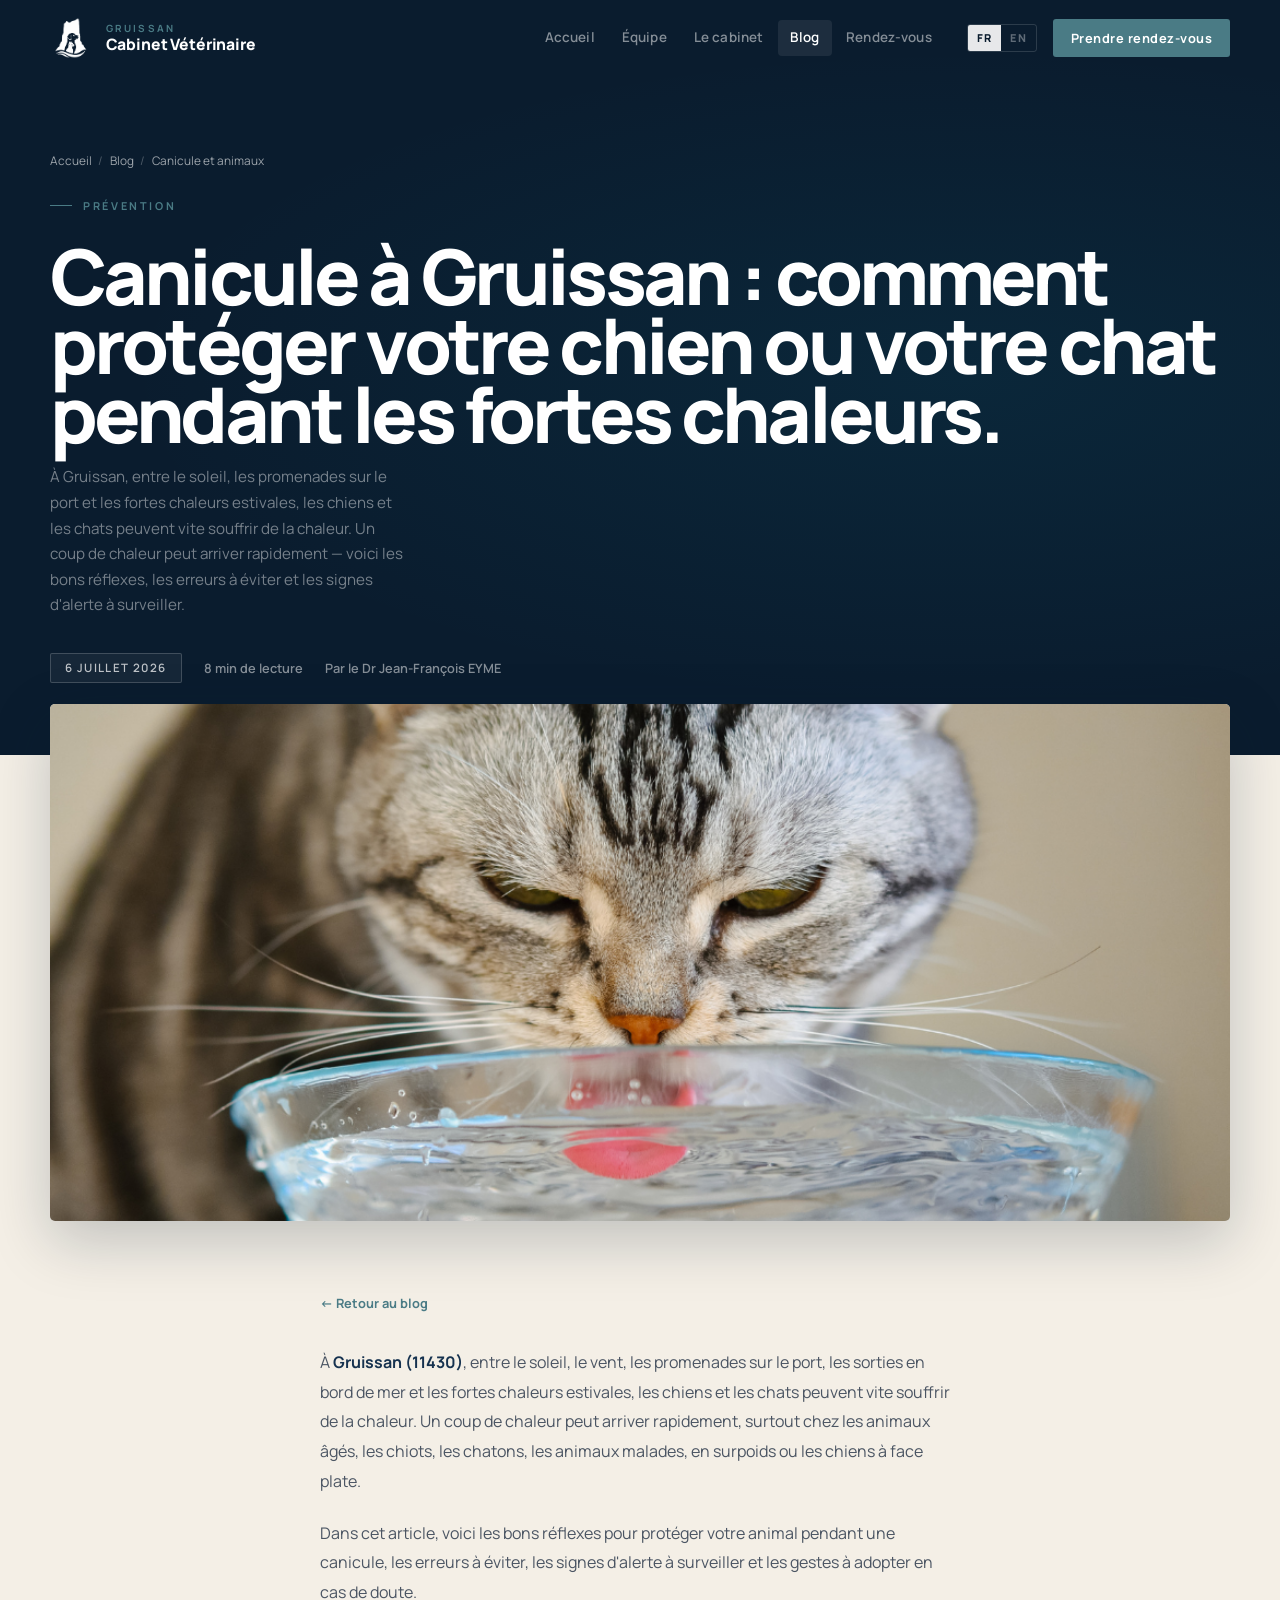
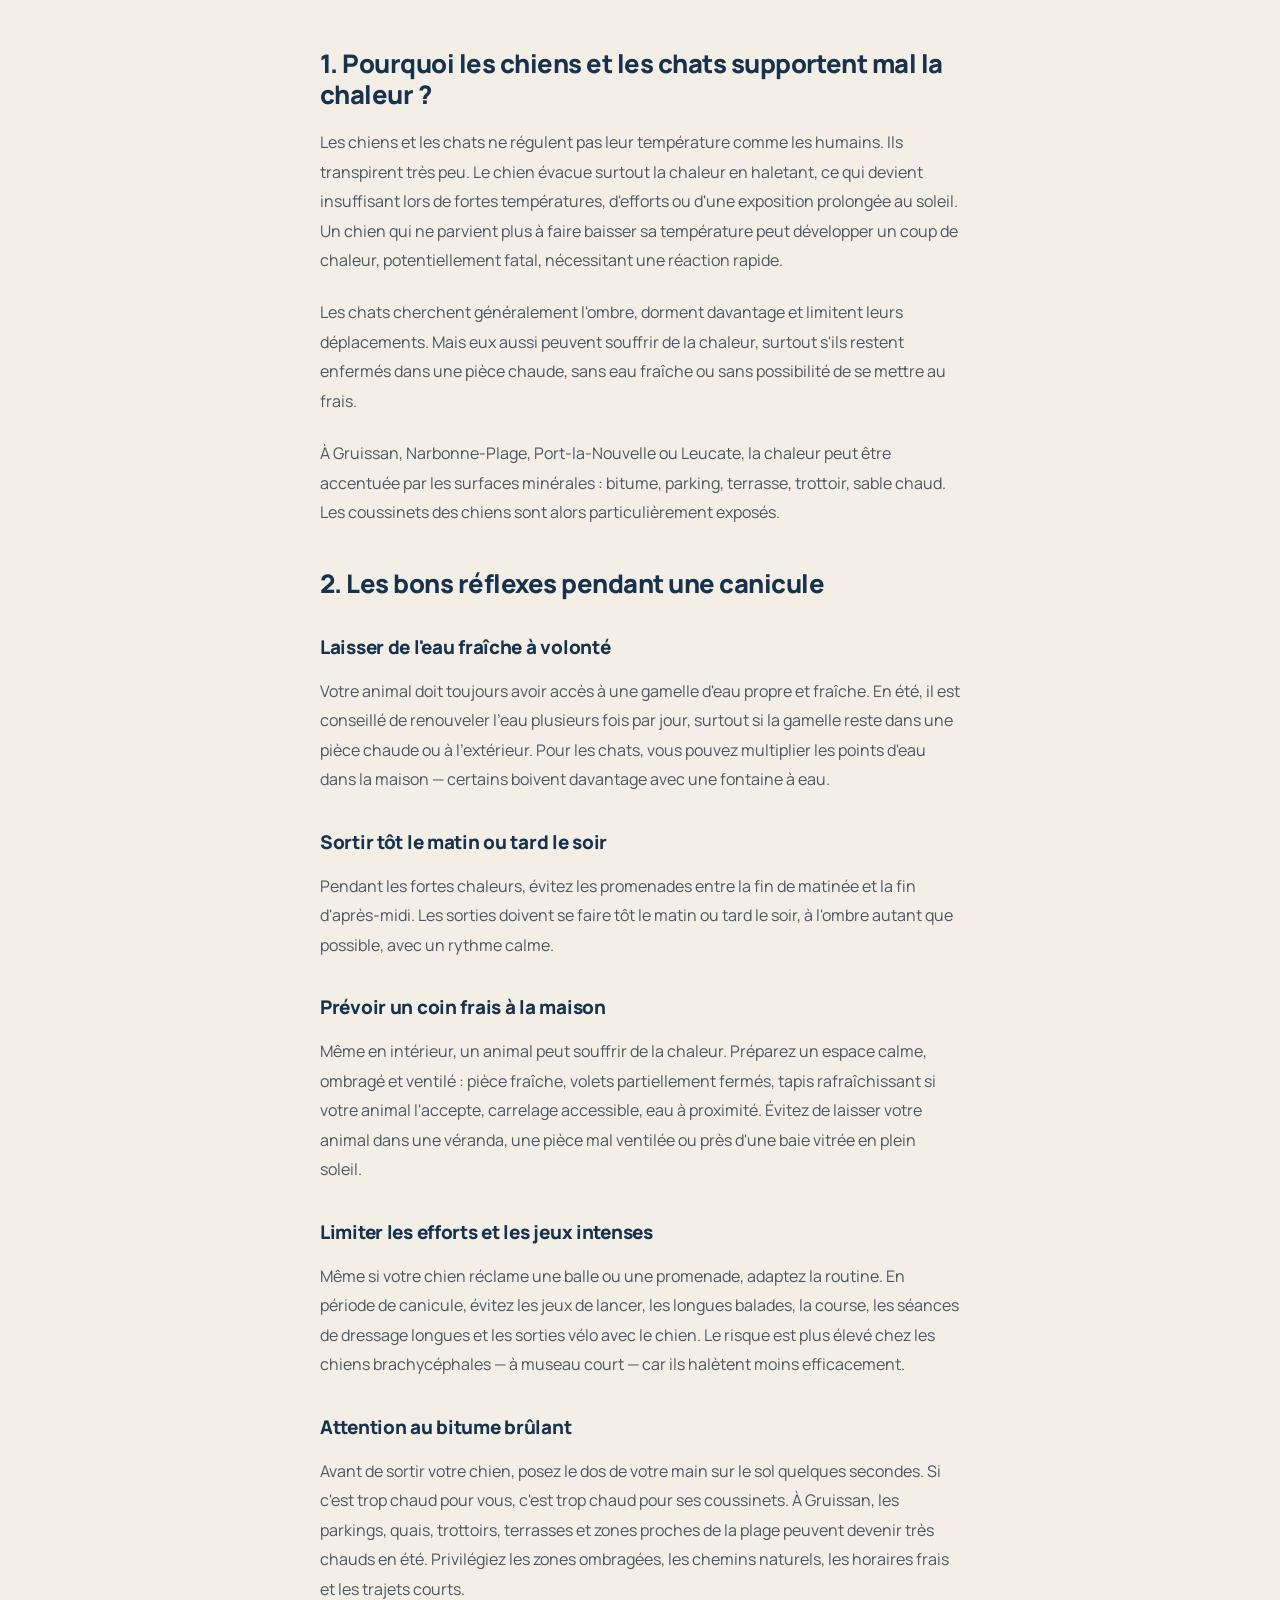
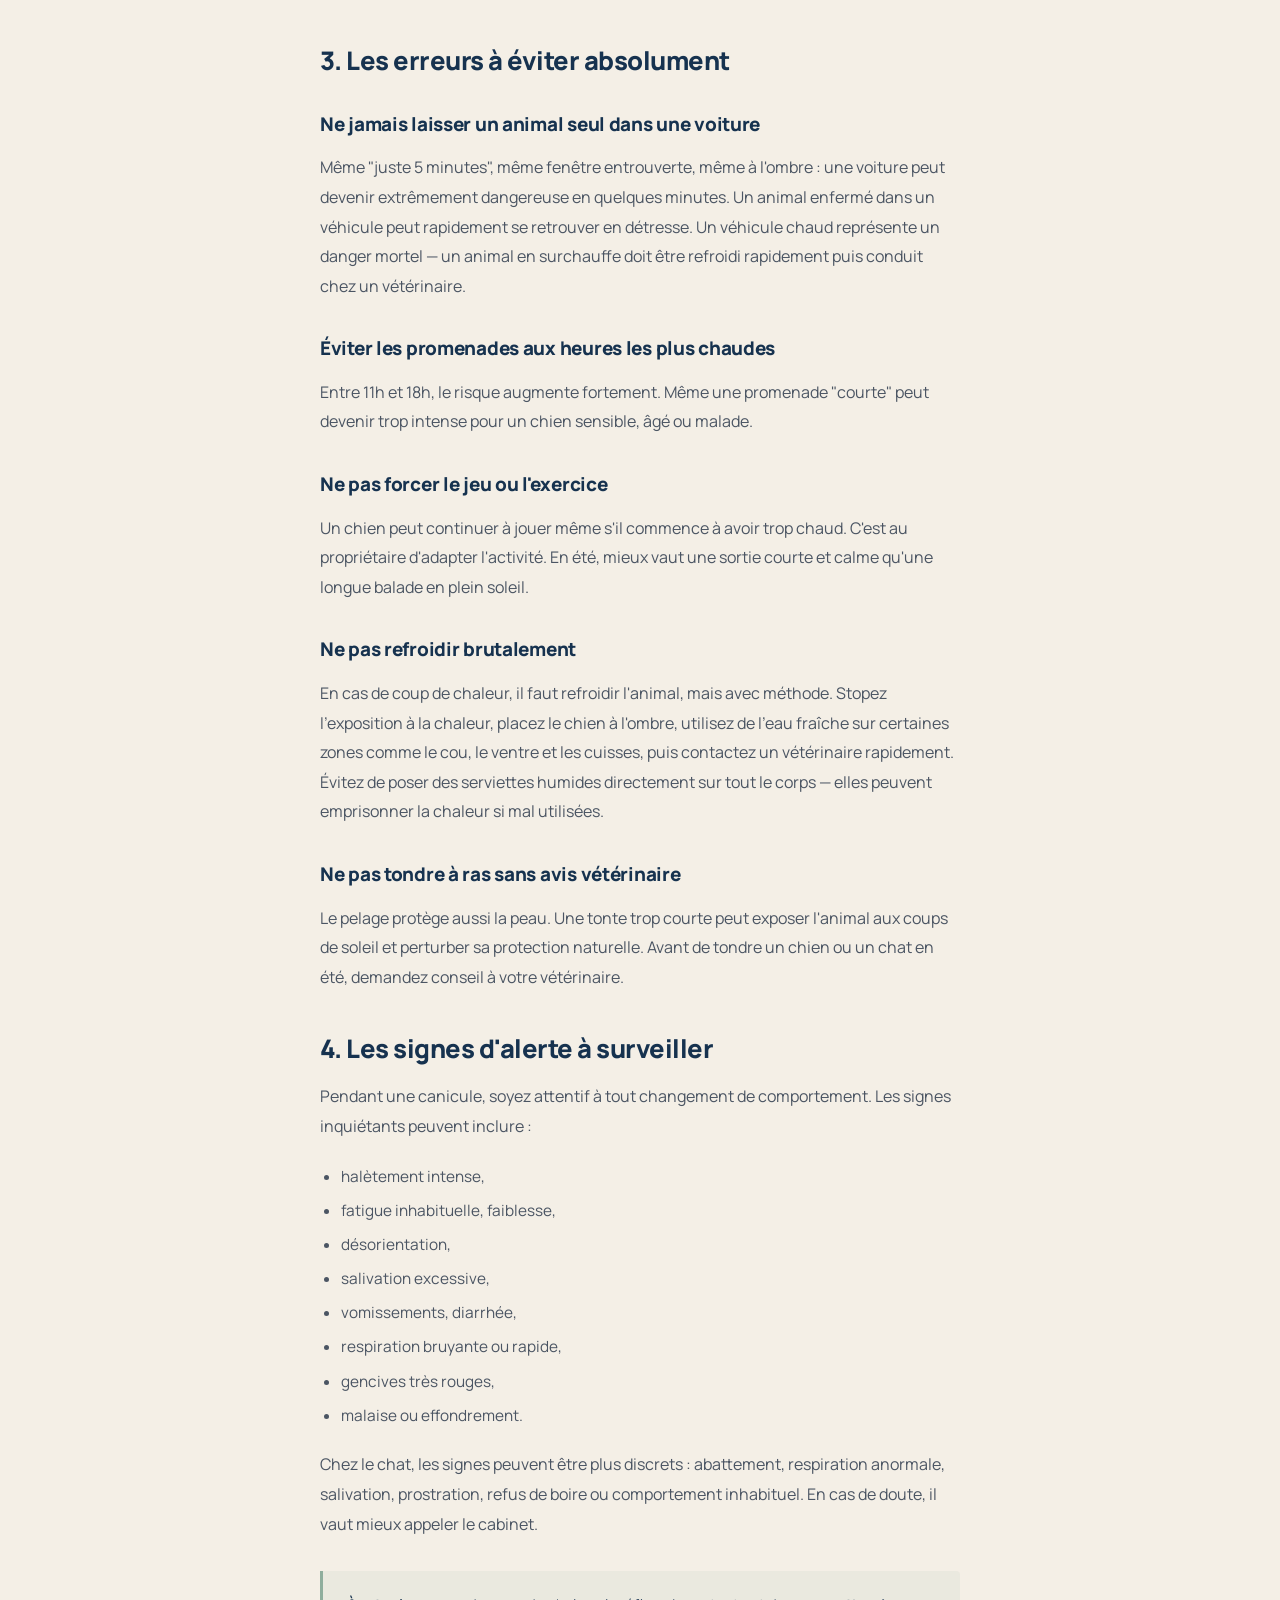
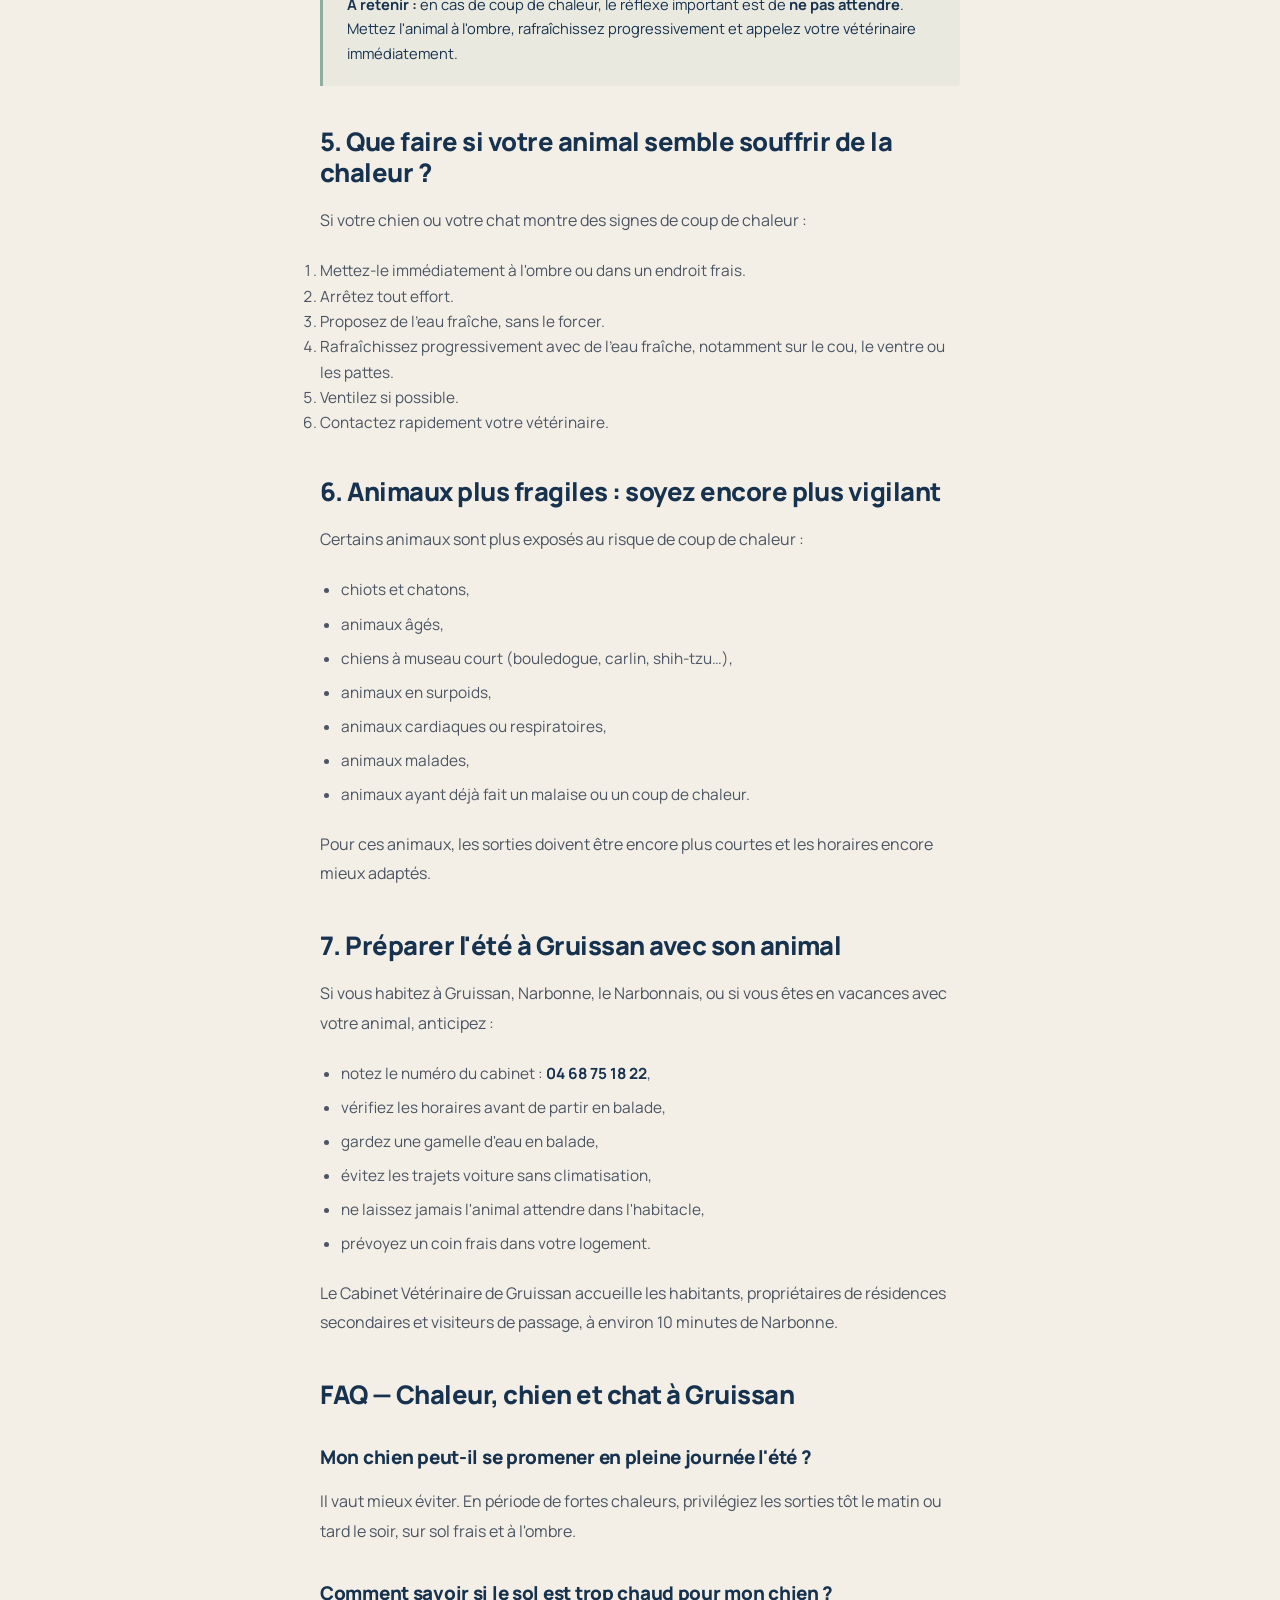
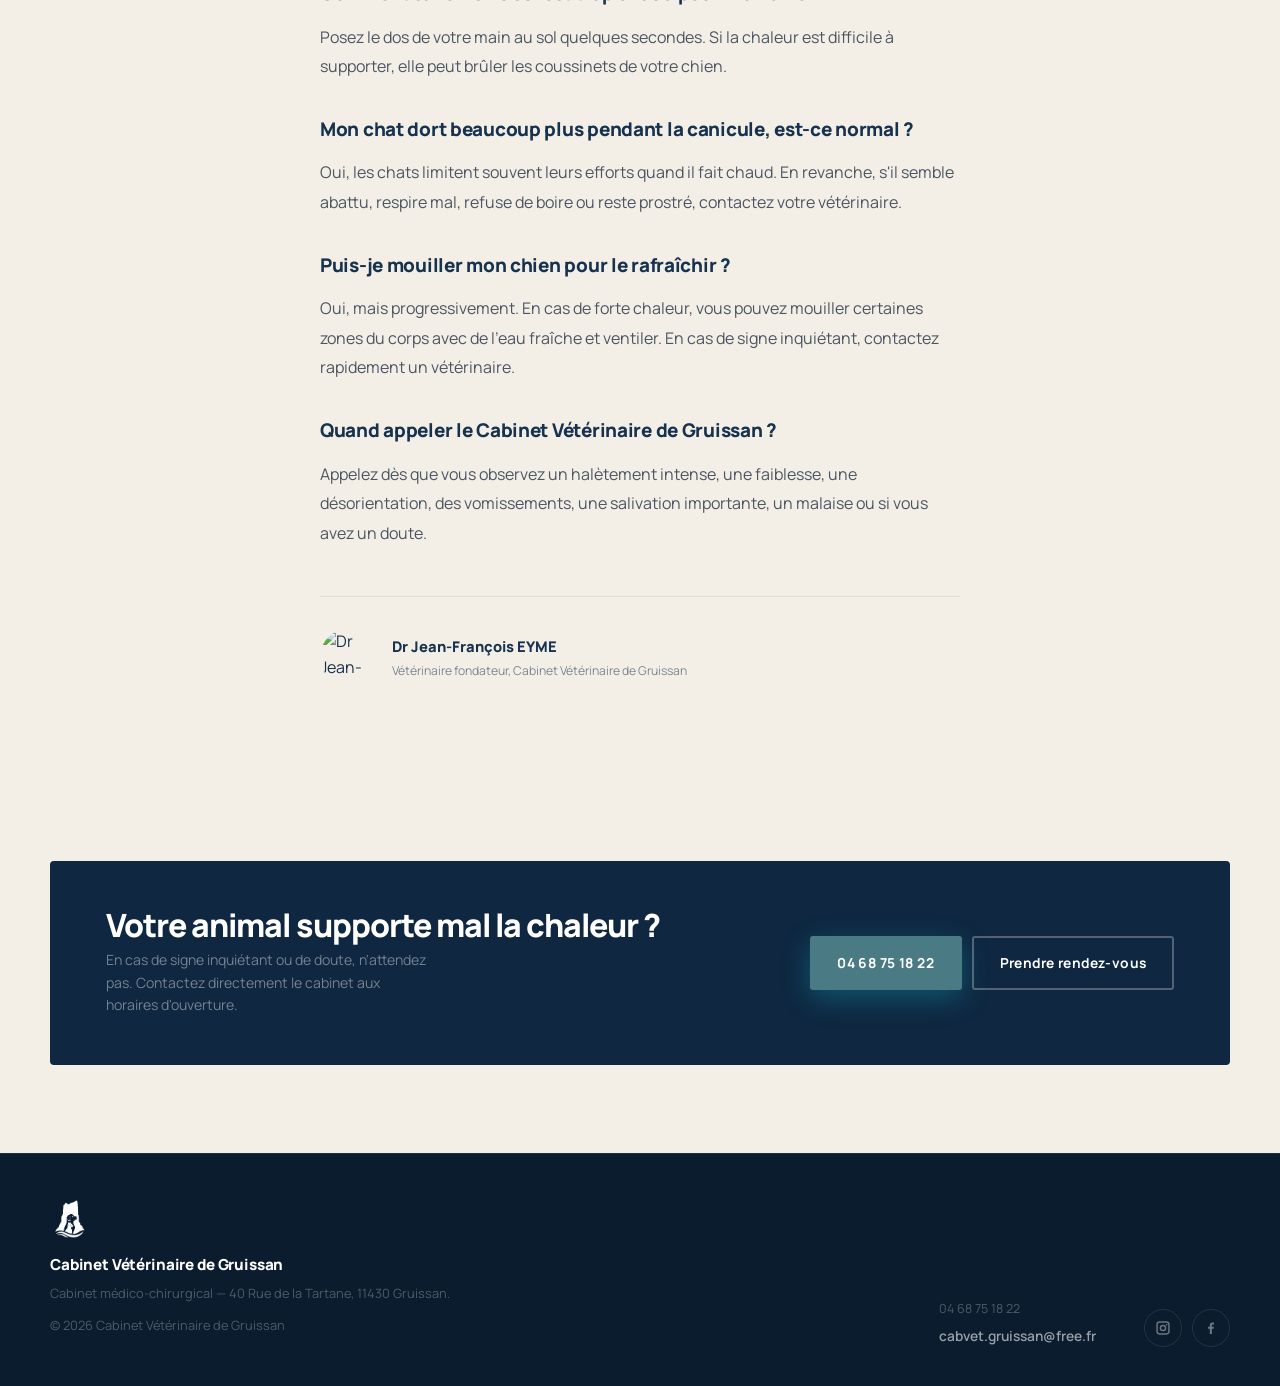
==== commit 1863da83: "article 3 + bug affichage" ====
--- a/blog-canicule-chien-chat-gruissan.html
+++ b/blog-canicule-chien-chat-gruissan.html
@@ -63,8 +63,8 @@
   <header class="site-header">
     <div class="header-inner">
       <a class="brand" href="index.html">
-        <img class="brand-mark brand-mark-light" src="Logo/logo-cabinet-veterinaire-gruissan-vf-blanc.png" alt="Logo">
-        <img class="brand-mark brand-mark-dark" src="Logo/logo-cabinet-veterinaire-gruissan-vf-sans-fond.png" alt="Logo">
+        <img class="brand-mark brand-mark-light" src="Logo/logo-cabinet-veterinaire-gruissan-vf-blanc.png" alt="Logo" decoding="async">
+        <img class="brand-mark brand-mark-dark" src="Logo/logo-cabinet-veterinaire-gruissan-vf-sans-fond.png" alt="Logo" decoding="async">
         <div class="brand-copy">
           <small>Gruissan</small>
           <strong>Cabinet Vétérinaire</strong>
@@ -112,7 +112,7 @@
 
     <div class="article-cover">
       <div class="container">
-        <img src="Articles/Chaleur/chaleur-article-veterinaire-gruissan.png" alt="Canicule à Gruissan : protéger son chien et son chat pendant les fortes chaleurs.">
+        <img src="Articles/Chaleur/chaleur-article-veterinaire-gruissan.png" loading="lazy" alt="Canicule à Gruissan : protéger son chien et son chat pendant les fortes chaleurs." decoding="async">
       </div>
     </div>
 
@@ -248,7 +248,7 @@
           <p>Appelez dès que vous observez un halètement intense, une faiblesse, une désorientation, des vomissements, une salivation importante, un malaise ou si vous avez un doute.</p>
 
           <div class="article-author">
-            <img src="Photos/Shooting Juin 2026/cabinet-veterinaire-gruissan-jf4.JPG" alt="Dr Jean-François EYME">
+            <img src="Photos/Shooting Juin 2026/cabinet-veterinaire-gruissan-jf4.JPG" alt="Dr Jean-François EYME" loading="lazy" decoding="async">
             <div>
               <div class="article-author-name">Dr Jean-François EYME</div>
               <div class="article-author-role">Vétérinaire fondateur, Cabinet Vétérinaire de Gruissan</div>
@@ -280,7 +280,7 @@
   <footer class="site-footer">
     <div class="container footer-inner">
       <div class="footer-brand">
-        <img class="footer-brand-mark" src="Logo/logo-cabinet-veterinaire-gruissan-vf-blanc.png" alt="Cabinet Vétérinaire de Gruissan">
+        <img class="footer-brand-mark" src="Logo/logo-cabinet-veterinaire-gruissan-vf-blanc.png" alt="Cabinet Vétérinaire de Gruissan" decoding="async">
         <strong data-i18n="footer.brand">Cabinet Vétérinaire de Gruissan</strong>
         <span data-i18n="footer.text">Cabinet médico-chirurgical — 40 Rue de la Tartane, 11430 Gruissan.</span>
         <span class="footer-copy">© 2026 Cabinet Vétérinaire de Gruissan</span>
--- a/styles.css
+++ b/styles.css
@@ -30,6 +30,18 @@
 body { font-family: "Manrope", system-ui, sans-serif; color: var(--ink); background: var(--cream); line-height: 1.6; }
 img { display: block; max-width: 100%; }
 a { color: inherit; text-decoration: none; }
+
+/* Image loading placeholders — prevents blank white boxes during load */
+.hero-media,
+.gallery-slide,
+.gallery-cell,
+.blog-card-photo,
+.team-card-photo,
+.team-full-photo,
+.split-media,
+.cabinet-story-photo,
+.article-cover .container,
+.ribbon-photo { background: #dde0de; }
 button, input, select, textarea { font: inherit; }
 button { border: 0; background: none; cursor: pointer; color: inherit; }
 .container { width: var(--c); margin: 0 auto; }
@@ -476,60 +488,65 @@
 }
 
 /* ============================================================
-   GALLERY RIBBON
+   GALLERY CAROUSEL
    ============================================================ */
-.gallery-ribbon {
-  overflow: hidden;
+.gallery-carousel {
+  position: relative;
   padding: 4rem 0;
   background: var(--smoke);
-  position: relative;
-}
-
-.gallery-ribbon::before,
-.gallery-ribbon::after {
-  content: "";
-  position: absolute;
-  top: 0; bottom: 0;
-  width: 7rem;
-  z-index: 2;
-  pointer-events: none;
-}
-
-.gallery-ribbon::before { left:  0; background: linear-gradient(90deg,  #F2F5F8, transparent); }
-.gallery-ribbon::after  { right: 0; background: linear-gradient(-90deg, #F2F5F8, transparent); }
-
-.ribbon-track {
+}
+
+.gallery-viewport {
+  overflow-x: scroll;
+  scrollbar-width: none;
+  -ms-overflow-style: none;
+  cursor: grab;
+}
+.gallery-viewport::-webkit-scrollbar { display: none; }
+.gallery-viewport.is-grabbing { cursor: grabbing; user-select: none; }
+
+.gallery-track {
   display: flex;
   gap: .9rem;
-  width: max-content;
-  animation: ribbonScroll 32s linear infinite;
-}
-
-.ribbon-track:hover { animation-play-state: paused; }
-
-.ribbon-photo {
-  width: 22rem;
+  padding: 0 4.5rem;
+}
+
+.gallery-slide {
+  flex: 0 0 22rem;
   height: 15rem;
-  flex-shrink: 0;
   overflow: hidden;
   border-radius: 3px;
   box-shadow: var(--shadow-s);
 }
 
-.ribbon-photo:nth-child(even) { height: 14rem; margin-top: 1.2rem; }
-
-.ribbon-photo img {
+.gallery-slide img {
   width: 100%; height: 100%;
   object-fit: cover;
   transition: transform .5s;
-}
-
-.ribbon-photo:hover img { transform: scale(1.05); }
-
-@keyframes ribbonScroll {
-  0%   { transform: translateX(0); }
-  100% { transform: translateX(-50%); }
-}
+  pointer-events: none;
+}
+.gallery-slide:hover img { transform: scale(1.04); }
+
+.gallery-btn {
+  position: absolute;
+  top: 50%;
+  transform: translateY(-50%);
+  z-index: 3;
+  width: 3rem; height: 3rem;
+  border-radius: 50%;
+  border: none;
+  background: white;
+  box-shadow: 0 2px 12px rgba(0,0,0,.18);
+  cursor: pointer;
+  display: flex; align-items: center; justify-content: center;
+  transition: background .2s, color .2s, opacity .2s;
+  color: var(--navy);
+}
+.gallery-btn:hover { background: var(--navy); color: white; }
+.gallery-btn svg { width: 1.3rem; height: 1.3rem; }
+.gallery-btn:disabled { opacity: .35; pointer-events: none; }
+.gallery-prev { left: .8rem; }
+.gallery-next { right: .8rem; }
 
 /* ============================================================
    SPLIT SECTION (approach / Dr EYME)
@@ -2286,8 +2303,8 @@
   .service-card { border-right: 0 !important; border-bottom: 1px solid var(--line-d) !important; }
   .service-card:last-child { border-bottom: 0 !important; }
 
-  .ribbon-photo { width: 16rem; height: 11rem !important; }
-  .ribbon-photo:nth-child(even) { margin-top: 1.2rem; }
+  .gallery-slide { flex: 0 0 16rem; height: 11rem; }
+  .gallery-track { padding: 0 3rem; }
 
   .team-grid { grid-template-columns: 1fr; }
   .team-full-grid { grid-template-columns: 1fr; }
